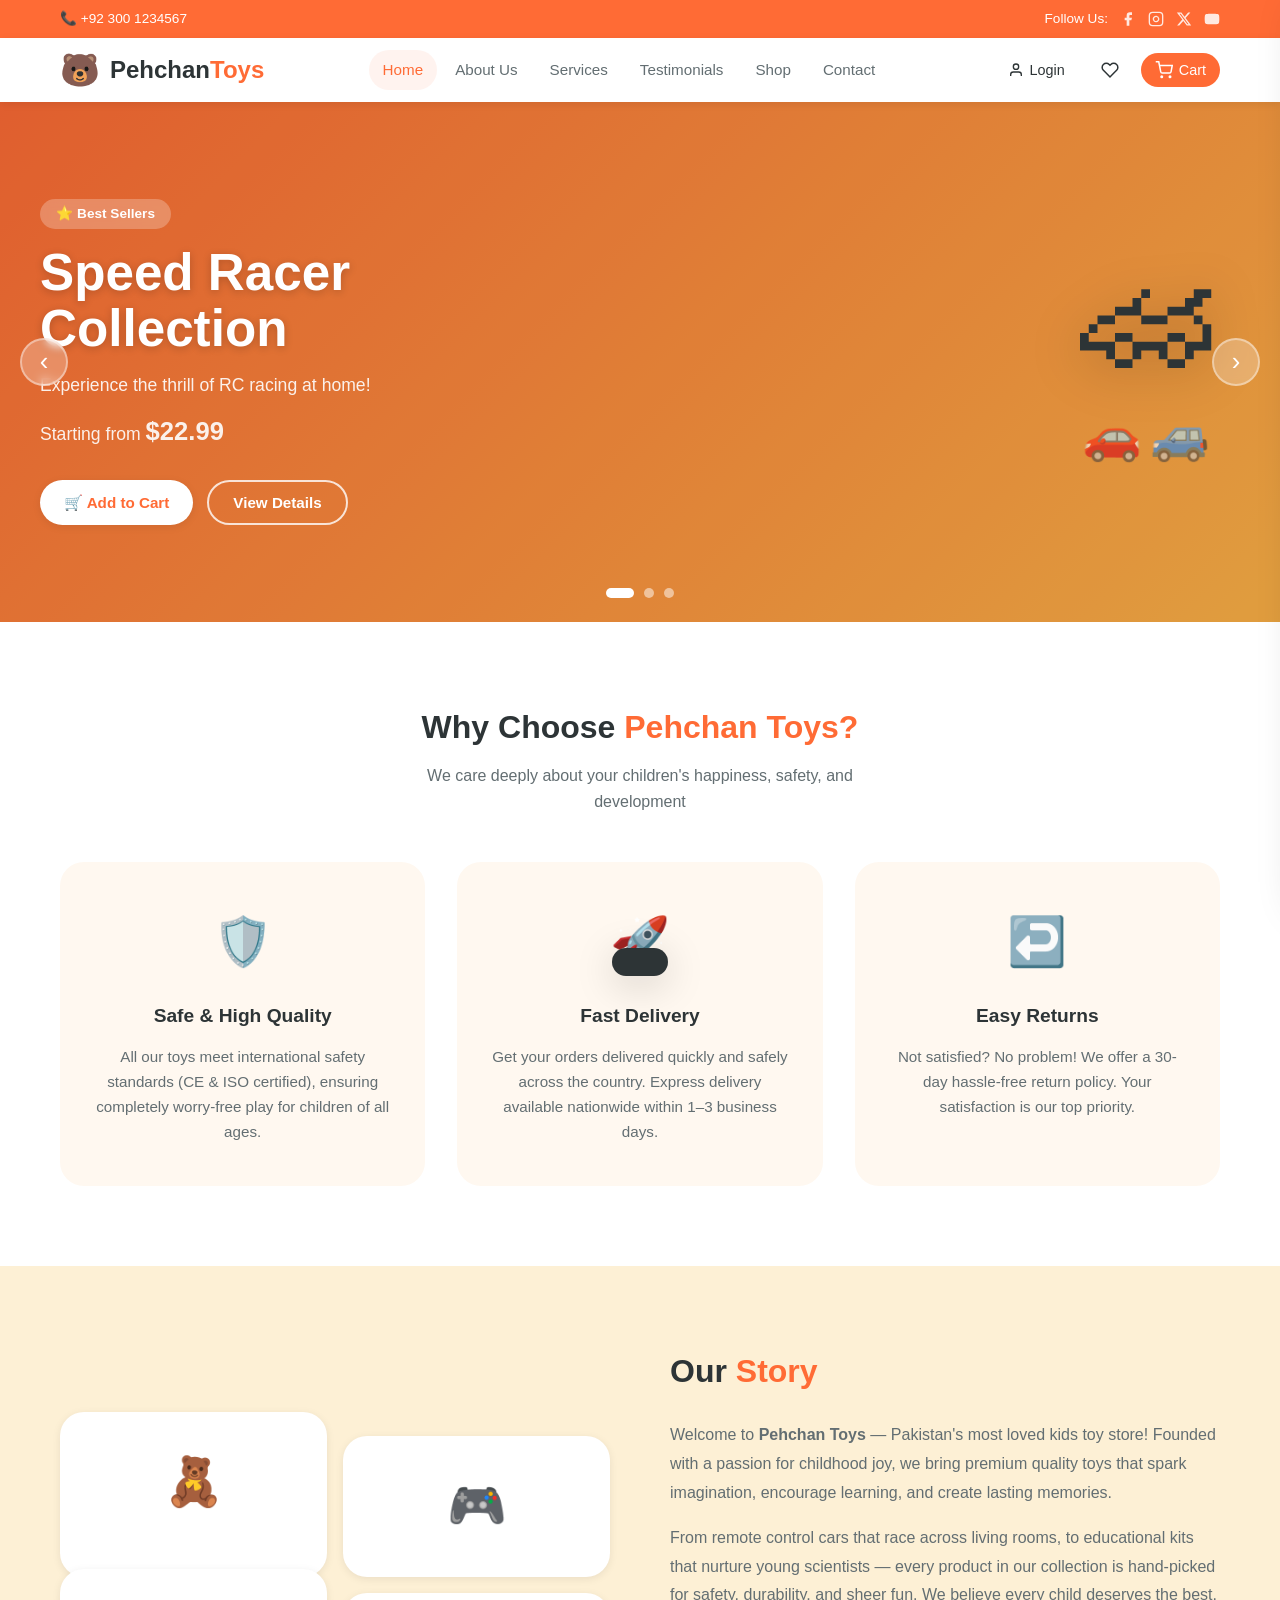
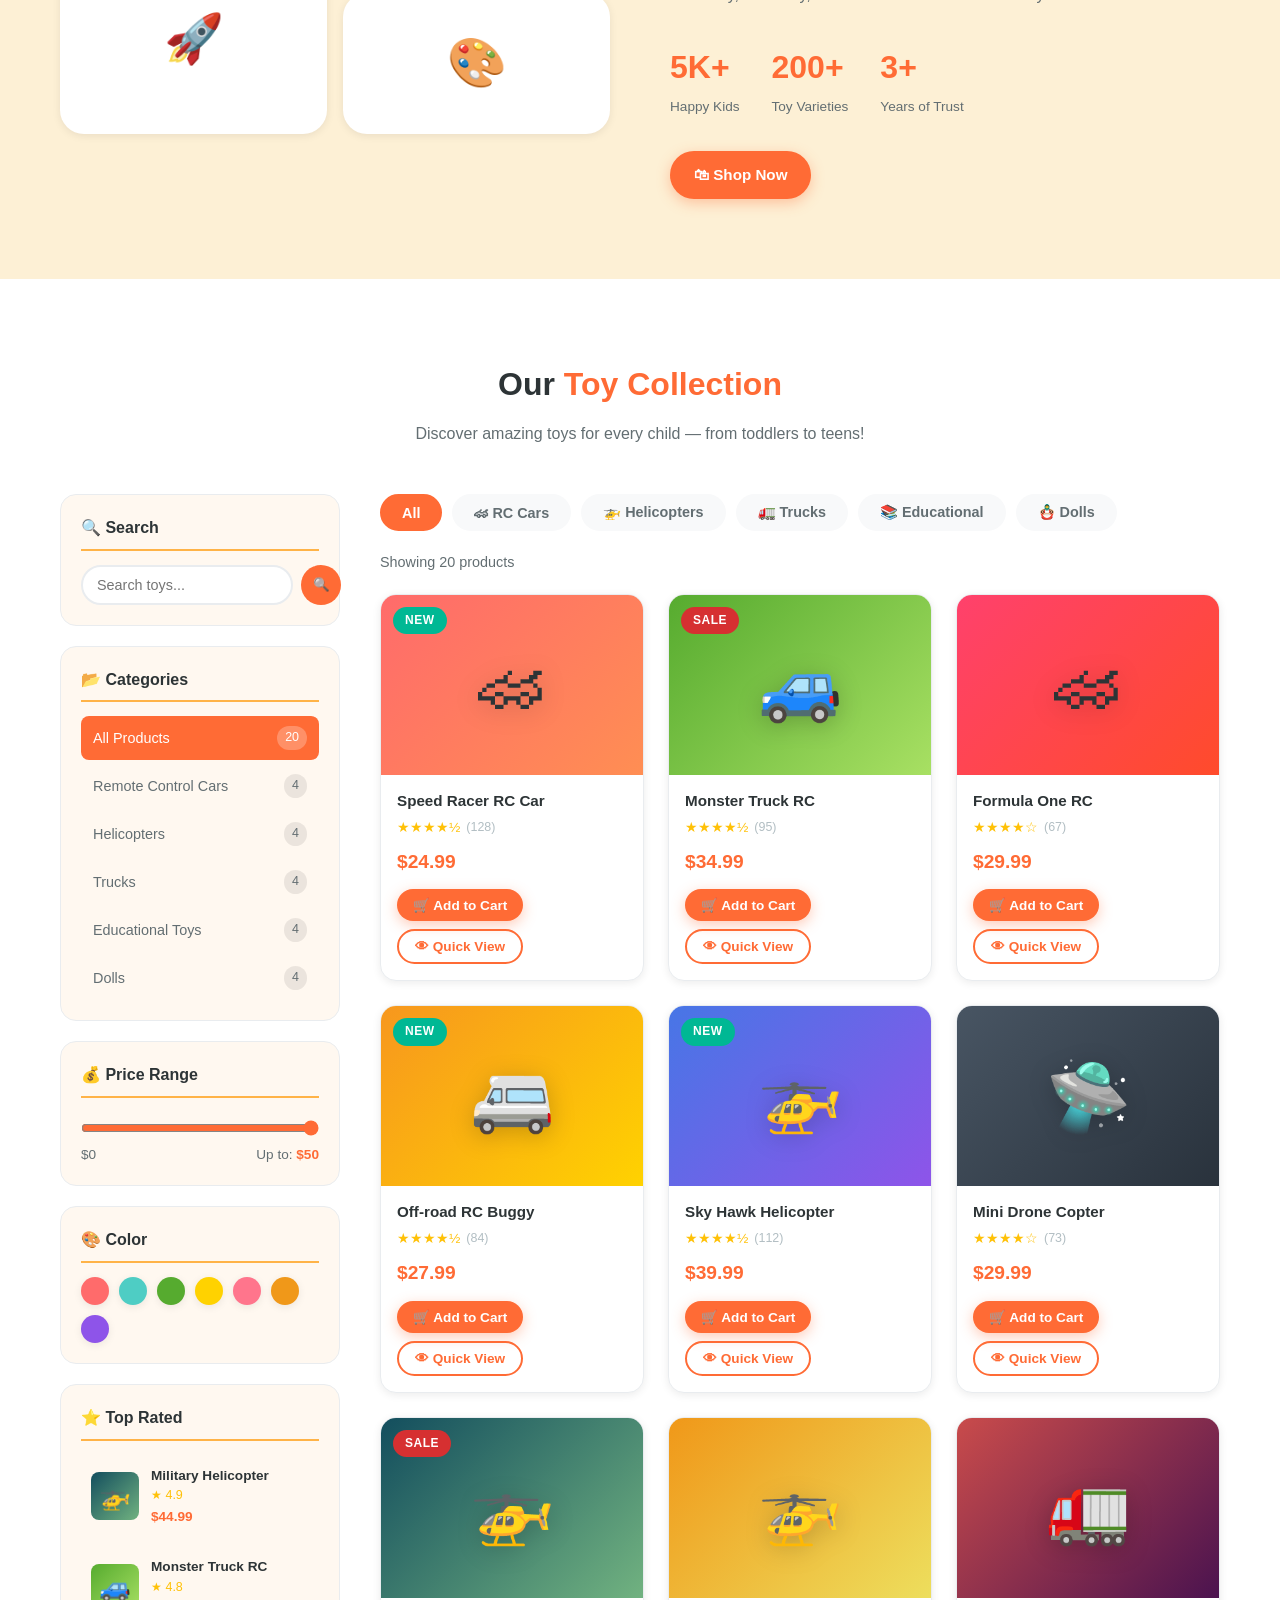
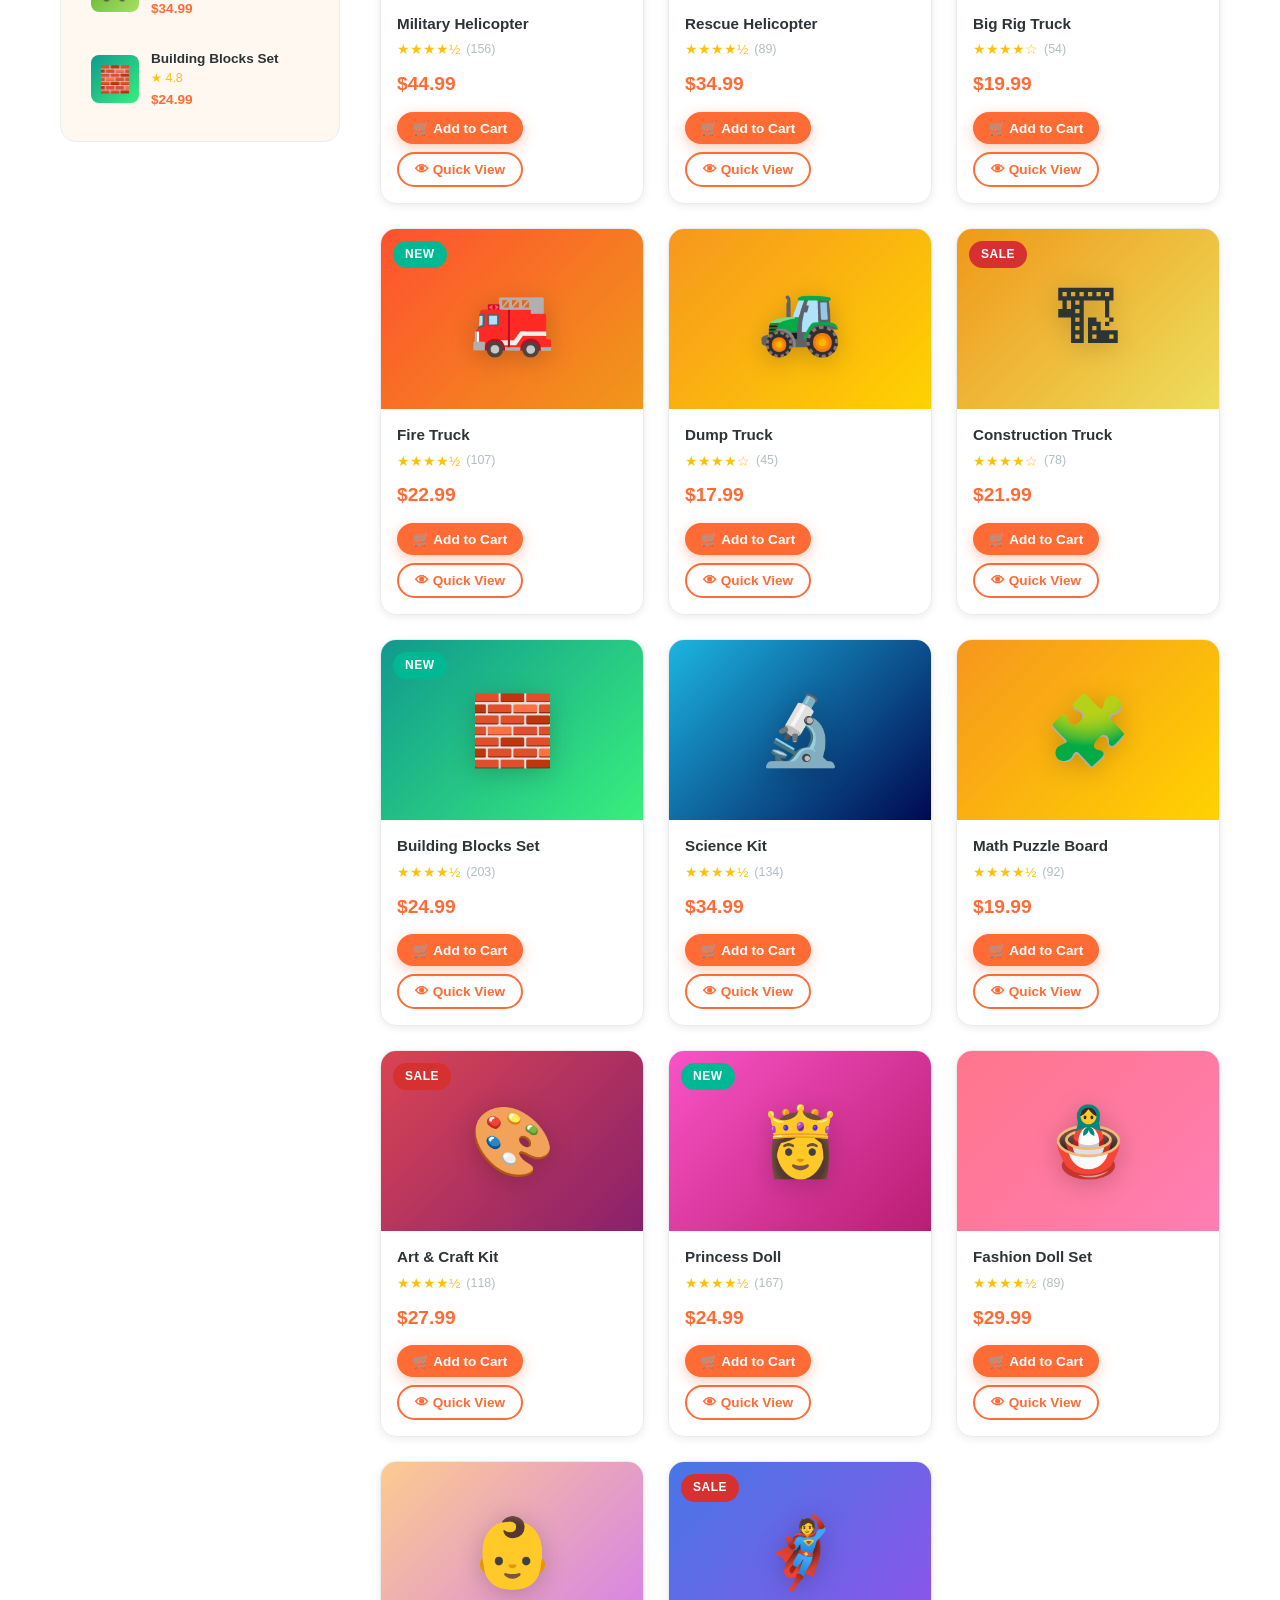
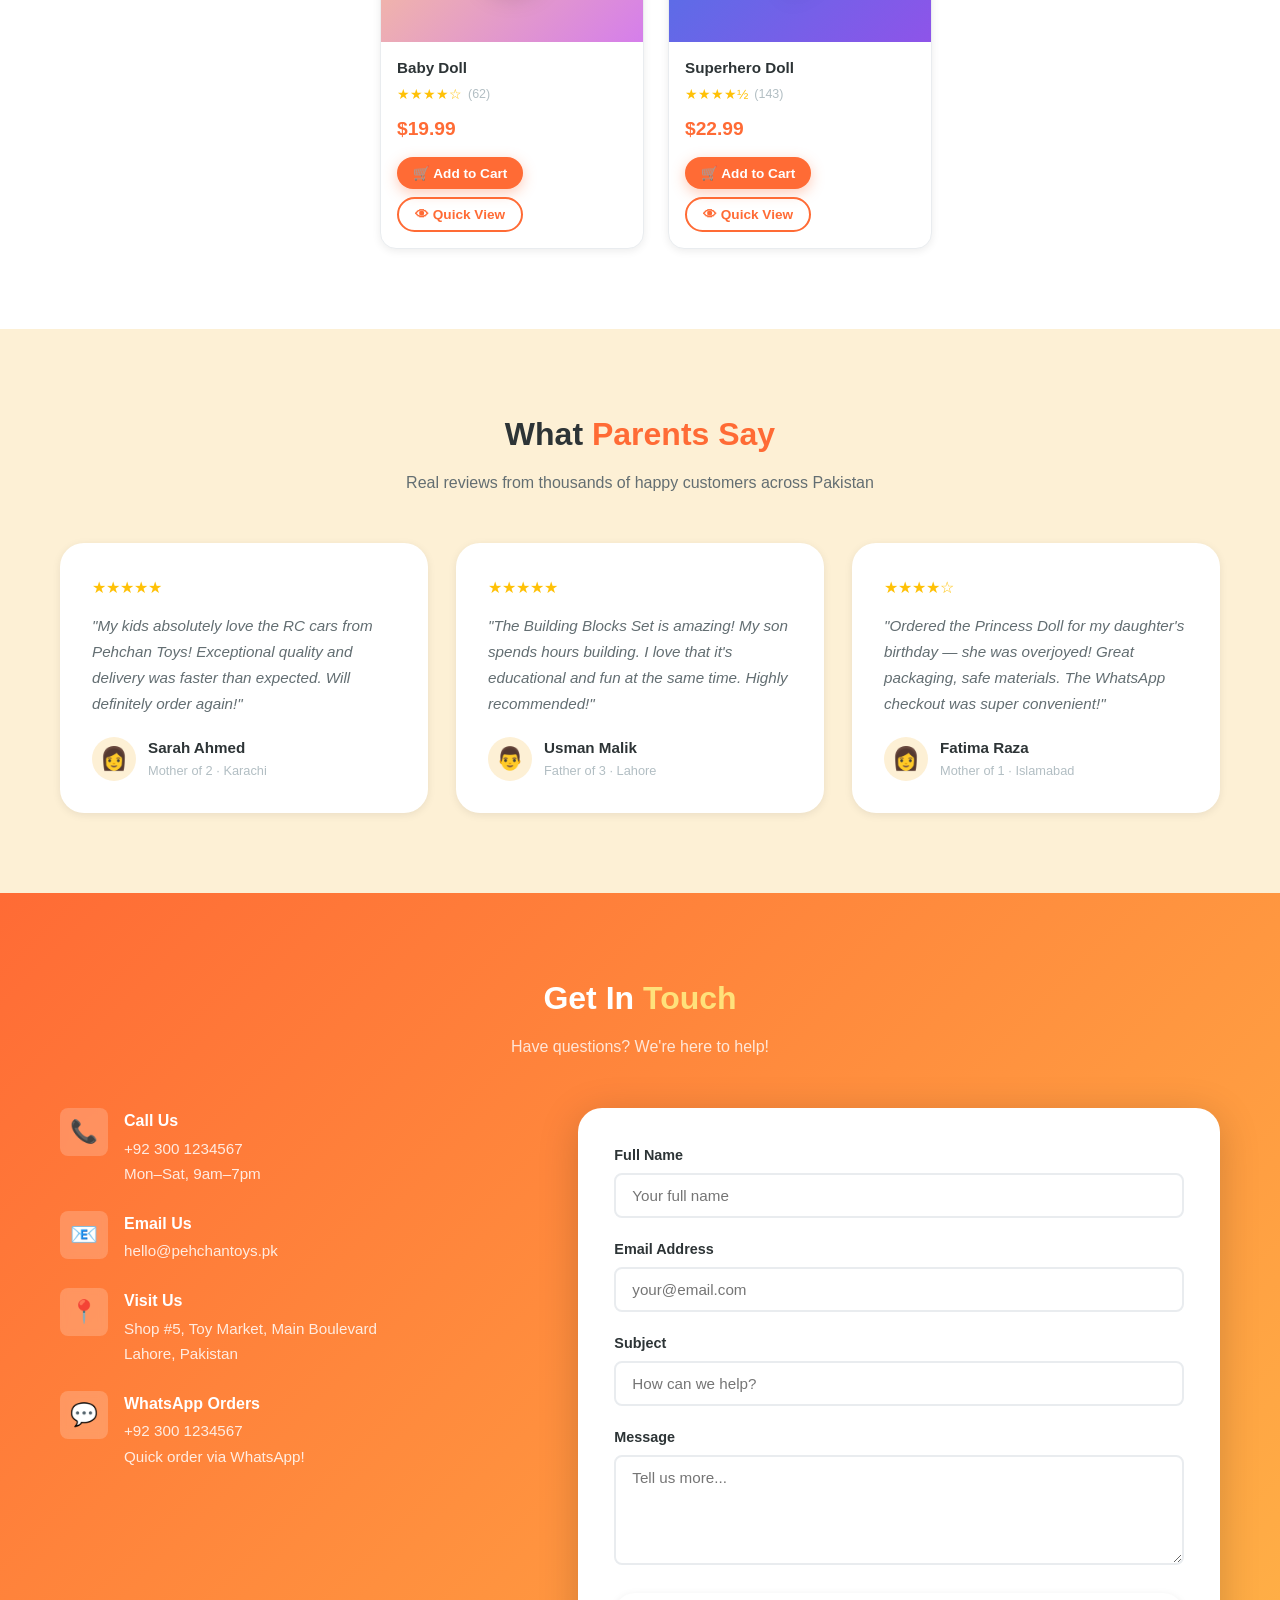
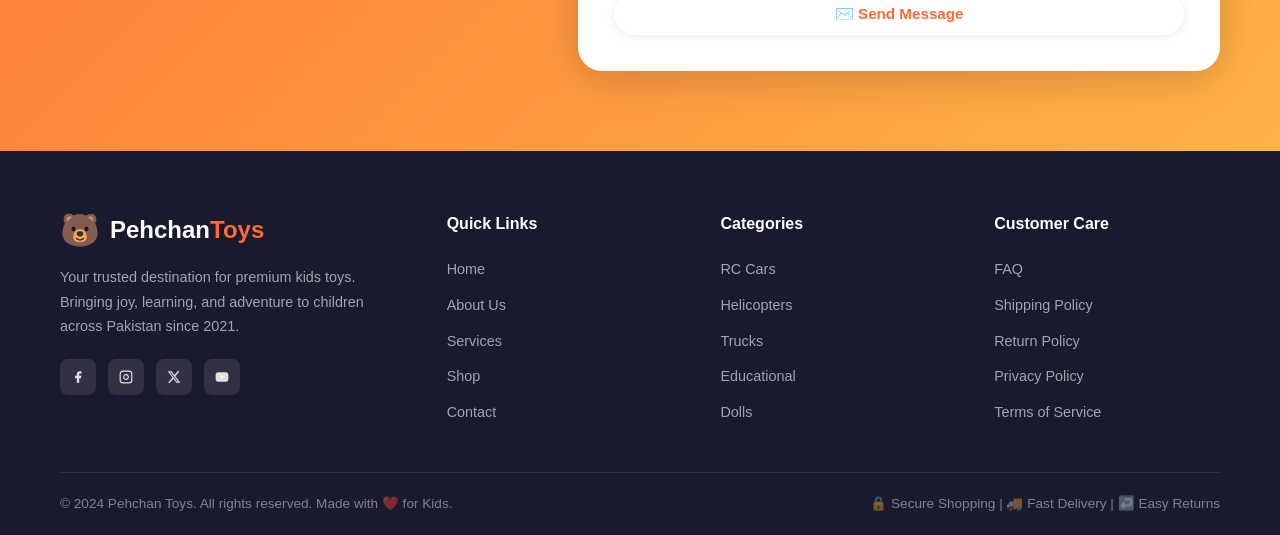
==== pehchan-toys.html @ 300c126e "Add Pehchan Toys eCommerce website (HTML/CSS/JS) Agent-Logs-Url: https://github.com/bc260208901mbi-s" ====
<!DOCTYPE html>
<html lang="en">
<head>
  <meta charset="UTF-8" />
  <meta name="viewport" content="width=device-width, initial-scale=1.0" />
  <meta name="description" content="Pehchan Toys — Premium kids toy store with RC cars, helicopters, trucks, educational toys, dolls and more! Fast delivery, easy returns." />
  <title>Pehchan Toys 🧸 — Kids Toy Store</title>
  <link rel="stylesheet" href="css/toys.css" />
  <link rel="icon" type="image/svg+xml" href="data:image/svg+xml,%3Csvg xmlns='http://www.w3.org/2000/svg' viewBox='0 0 64 64'%3E%3Crect width='64' height='64' rx='16' fill='%23FF6B35'/%3E%3Ctext x='32' y='46' font-size='36' text-anchor='middle' fill='white' font-family='Arial'%3E🧸%3C/text%3E%3C/svg%3E" />
</head>
<body>

<!-- ══════════════════════════ TOP STRIP ══════════════════════════════════ -->
<div class="top-strip">
  <div class="container">
    <div class="top-strip-left">
      <span>📞 +92 300 1234567</span>
    </div>
    <div class="top-strip-right">
      <span>Follow Us:</span>
      <a href="#" class="social-icon" aria-label="Facebook">
        <svg width="16" height="16" viewBox="0 0 24 24" fill="currentColor"><path d="M18 2h-3a5 5 0 00-5 5v3H7v4h3v8h4v-8h3l1-4h-4V7a1 1 0 011-1h3z"/></svg>
      </a>
      <a href="#" class="social-icon" aria-label="Instagram">
        <svg width="16" height="16" viewBox="0 0 24 24" fill="none" stroke="currentColor" stroke-width="2"><rect x="2" y="2" width="20" height="20" rx="5" ry="5"/><path d="M16 11.37A4 4 0 1112.63 8 4 4 0 0116 11.37z"/><line x1="17.5" y1="6.5" x2="17.51" y2="6.5"/></svg>
      </a>
      <a href="#" class="social-icon" aria-label="Twitter / X">
        <svg width="16" height="16" viewBox="0 0 24 24" fill="currentColor"><path d="M18.244 2.25h3.308l-7.227 8.26 8.502 11.24H16.17l-5.214-6.817L4.99 21.75H1.68l7.73-8.835L1.254 2.25H8.08l4.713 6.231zm-1.161 17.52h1.833L7.084 4.126H5.117z"/></svg>
      </a>
      <a href="#" class="social-icon" aria-label="YouTube">
        <svg width="16" height="16" viewBox="0 0 24 24" fill="currentColor"><path d="M22.54 6.42a2.78 2.78 0 00-1.95-1.96C18.88 4 12 4 12 4s-6.88 0-8.59.46A2.78 2.78 0 001.46 6.42 29 29 0 001 12a29 29 0 00.46 5.58 2.78 2.78 0 001.95 1.96C5.12 20 12 20 12 20s6.88 0 8.59-.46a2.78 2.78 0 001.95-1.96A29 29 0 0023 12a29 29 0 00-.46-5.58z"/><polygon fill="white" points="9.75 15.02 15.5 12 9.75 8.98 9.75 15.02"/></svg>
      </a>
    </div>
  </div>
</div>

<!-- ══════════════════════════ HEADER ═════════════════════════════════════ -->
<header class="header" id="header">
  <div class="container">
    <a href="#home" class="logo" aria-label="Pehchan Toys Home">
      <div class="logo-icon">🐻</div>
      <div class="logo-text">Pehchan<span>Toys</span></div>
    </a>

    <nav class="nav" id="main-nav" role="navigation" aria-label="Main navigation">
      <a href="#home"          class="nav-link active">Home</a>
      <a href="#about"         class="nav-link">About Us</a>
      <a href="#services"      class="nav-link">Services</a>
      <a href="#testimonials"  class="nav-link">Testimonials</a>
      <a href="#shop"          class="nav-link">Shop</a>
      <a href="#contact"       class="nav-link">Contact</a>
    </nav>

    <div class="header-actions">
      <button class="header-btn" id="btn-login" aria-label="Login">
        <svg width="16" height="16" viewBox="0 0 24 24" fill="none" stroke="currentColor" stroke-width="2"><path d="M20 21v-2a4 4 0 00-4-4H8a4 4 0 00-4 4v2"/><circle cx="12" cy="7" r="4"/></svg>
        Login
      </button>
      <button class="header-btn icon-btn" id="btn-wishlist" aria-label="Wishlist">
        <svg width="18" height="18" viewBox="0 0 24 24" fill="none" stroke="currentColor" stroke-width="2"><path d="M20.84 4.61a5.5 5.5 0 00-7.78 0L12 5.67l-1.06-1.06a5.5 5.5 0 00-7.78 7.78l1.06 1.06L12 21.23l7.78-7.78 1.06-1.06a5.5 5.5 0 000-7.78z"/></svg>
      </button>
      <button class="header-btn icon-btn cart-btn" id="btn-cart" aria-label="Cart">
        <svg width="18" height="18" viewBox="0 0 24 24" fill="none" stroke="currentColor" stroke-width="2"><circle cx="9" cy="21" r="1"/><circle cx="20" cy="21" r="1"/><path d="M1 1h4l2.68 13.39a2 2 0 001.99 1.61h9.72a2 2 0 001.99-1.61L23 6H6"/></svg>
        Cart
        <span class="cart-count" id="cart-count" aria-live="polite" aria-label="Cart item count">0</span>
      </button>
    </div>

    <button class="mobile-menu-btn" id="mobile-menu-btn" aria-label="Toggle navigation menu" aria-expanded="false">
      <span></span>
      <span></span>
      <span></span>
    </button>
  </div>
</header>

<!-- Mobile Navigation -->
<nav class="mobile-menu" id="mobile-menu" aria-label="Mobile navigation">
  <a href="#home"          class="mobile-nav-link">🏠 Home</a>
  <a href="#about"         class="mobile-nav-link">ℹ️ About Us</a>
  <a href="#services"      class="mobile-nav-link">⭐ Services</a>
  <a href="#testimonials"  class="mobile-nav-link">💬 Testimonials</a>
  <a href="#shop"          class="mobile-nav-link">🛒 Shop</a>
  <a href="#contact"       class="mobile-nav-link">📞 Contact</a>
</nav>

<!-- ══════════════════════════ HERO SLIDER ════════════════════════════════ -->
<section id="home" class="hero" aria-label="Featured products slider">
  <div class="slider" id="hero-slider">
    <div class="slides-wrapper" id="slides-wrapper">

      <!-- Slide 1 — RC Cars -->
      <div class="slide" style="background: linear-gradient(135deg, #FF6B35 0%, #FFB347 100%);">
        <div class="slide-content">
          <div class="slide-label">⭐ Best Sellers</div>
          <h1 class="slide-title">Speed Racer Collection</h1>
          <p class="slide-tagline">Experience the thrill of RC racing at home!</p>
          <div class="slide-price">Starting from <strong>$22.99</strong></div>
          <div class="slide-actions">
            <button class="btn btn-white" onclick="addToCart(1)">🛒 Add to Cart</button>
            <button class="btn btn-outline-white" onclick="scrollToShop('rc-cars')">View Details</button>
          </div>
        </div>
        <div class="slide-visual">
          <div class="slide-main-emoji">🏎</div>
          <div class="slide-sub-emojis">🚗🚙</div>
        </div>
      </div>

      <!-- Slide 2 — Educational -->
      <div class="slide" style="background: linear-gradient(135deg, #11998E 0%, #38EF7D 100%);">
        <div class="slide-content">
          <div class="slide-label">🧠 Brain Boosters</div>
          <h1 class="slide-title">Learn & Explore Toys</h1>
          <p class="slide-tagline">Educational toys for bright, curious minds!</p>
          <div class="slide-price">Starting from <strong>$19.99</strong></div>
          <div class="slide-actions">
            <button class="btn btn-white" onclick="addToCart(13)">🛒 Add to Cart</button>
            <button class="btn btn-outline-white" onclick="scrollToShop('educational')">View Details</button>
          </div>
        </div>
        <div class="slide-visual">
          <div class="slide-main-emoji">🧱</div>
          <div class="slide-sub-emojis">🔬🧩</div>
        </div>
      </div>

      <!-- Slide 3 — Helicopters -->
      <div class="slide" style="background: linear-gradient(135deg, #4776E6 0%, #8E54E9 100%);">
        <div class="slide-content">
          <div class="slide-label">🚀 New Arrivals</div>
          <h1 class="slide-title">Sky Adventure Series</h1>
          <p class="slide-tagline">Soar high with our amazing helicopter range!</p>
          <div class="slide-price">Starting from <strong>$29.99</strong></div>
          <div class="slide-actions">
            <button class="btn btn-white" onclick="addToCart(5)">🛒 Add to Cart</button>
            <button class="btn btn-outline-white" onclick="scrollToShop('helicopters')">View Details</button>
          </div>
        </div>
        <div class="slide-visual">
          <div class="slide-main-emoji">🚁</div>
          <div class="slide-sub-emojis">✈️🛸</div>
        </div>
      </div>

    </div><!-- /slides-wrapper -->

    <button class="slider-arrow prev" id="slider-prev" aria-label="Previous slide">&#8249;</button>
    <button class="slider-arrow next" id="slider-next" aria-label="Next slide">&#8250;</button>

    <div class="slider-dots" role="tablist" aria-label="Slide navigation">
      <button class="dot active" data-slide="0" role="tab" aria-label="Go to slide 1" aria-selected="true"></button>
      <button class="dot"        data-slide="1" role="tab" aria-label="Go to slide 2" aria-selected="false"></button>
      <button class="dot"        data-slide="2" role="tab" aria-label="Go to slide 3" aria-selected="false"></button>
    </div>
  </div>
</section>

<!-- ══════════════════════════ FEATURES / SERVICES ════════════════════════ -->
<section id="services" class="features" aria-labelledby="services-heading">
  <div class="container">
    <div class="section-header">
      <h2 class="section-title" id="services-heading">Why Choose <span>Pehchan Toys?</span></h2>
      <p class="section-subtitle">We care deeply about your children's happiness, safety, and development</p>
    </div>
    <div class="features-grid">
      <div class="feature-card">
        <span class="feature-icon">🛡️</span>
        <h3>Safe &amp; High Quality</h3>
        <p>All our toys meet international safety standards (CE &amp; ISO certified), ensuring completely worry-free play for children of all ages.</p>
      </div>
      <div class="feature-card">
        <span class="feature-icon">🚀</span>
        <h3>Fast Delivery</h3>
        <p>Get your orders delivered quickly and safely across the country. Express delivery available nationwide within 1–3 business days.</p>
      </div>
      <div class="feature-card">
        <span class="feature-icon">↩️</span>
        <h3>Easy Returns</h3>
        <p>Not satisfied? No problem! We offer a 30-day hassle-free return policy. Your satisfaction is our top priority.</p>
      </div>
    </div>
  </div>
</section>

<!-- ══════════════════════════ ABOUT SECTION ══════════════════════════════ -->
<section id="about" class="about" aria-labelledby="about-heading">
  <div class="container">
    <div class="about-layout">
      <div class="about-visual">
        <div class="about-emoji-card">🧸</div>
        <div class="about-emoji-card">🎮</div>
        <div class="about-emoji-card">🚀</div>
        <div class="about-emoji-card">🎨</div>
      </div>
      <div class="about-content">
        <div class="section-header">
          <h2 class="section-title" id="about-heading">Our <span>Story</span></h2>
        </div>
        <p class="about-text">
          Welcome to <strong>Pehchan Toys</strong> — Pakistan's most loved kids toy store! Founded with a passion for childhood joy, we bring premium quality toys that spark imagination, encourage learning, and create lasting memories.
        </p>
        <p class="about-text">
          From remote control cars that race across living rooms, to educational kits that nurture young scientists — every product in our collection is hand-picked for safety, durability, and sheer fun. We believe every child deserves the best.
        </p>
        <div class="about-stats">
          <div class="about-stat">
            <strong>5K+</strong>
            <span>Happy Kids</span>
          </div>
          <div class="about-stat">
            <strong>200+</strong>
            <span>Toy Varieties</span>
          </div>
          <div class="about-stat">
            <strong>3+</strong>
            <span>Years of Trust</span>
          </div>
        </div>
        <a href="#shop" class="btn btn-primary">🛍 Shop Now</a>
      </div>
    </div>
  </div>
</section>

<!-- ══════════════════════════ SHOP SECTION ═══════════════════════════════ -->
<section id="shop" class="shop-section" aria-labelledby="shop-heading">
  <div class="container">
    <div class="section-header">
      <h2 class="section-title" id="shop-heading">Our <span>Toy Collection</span></h2>
      <p class="section-subtitle">Discover amazing toys for every child — from toddlers to teens!</p>
    </div>

    <div class="shop-layout">

      <!-- ── Sidebar ──────────────────────────────── -->
      <aside class="shop-sidebar" aria-label="Shop filters">

        <!-- Search -->
        <div class="sidebar-widget">
          <h4>🔍 Search</h4>
          <div class="search-box">
            <label for="product-search" class="visually-hidden">Search products</label>
            <input type="search" id="product-search" placeholder="Search toys..." aria-label="Search products" />
            <button aria-label="Search">🔍</button>
          </div>
        </div>

        <!-- Categories -->
        <div class="sidebar-widget">
          <h4>📂 Categories</h4>
          <ul class="category-list" role="list">
            <li><a href="#" class="cat-link active" data-cat="all">All Products <span id="cat-count-all">20</span></a></li>
            <li><a href="#" class="cat-link" data-cat="rc-cars">Remote Control Cars <span>4</span></a></li>
            <li><a href="#" class="cat-link" data-cat="helicopters">Helicopters <span>4</span></a></li>
            <li><a href="#" class="cat-link" data-cat="trucks">Trucks <span>4</span></a></li>
            <li><a href="#" class="cat-link" data-cat="educational">Educational Toys <span>4</span></a></li>
            <li><a href="#" class="cat-link" data-cat="dolls">Dolls <span>4</span></a></li>
          </ul>
        </div>

        <!-- Price Range -->
        <div class="sidebar-widget">
          <h4>💰 Price Range</h4>
          <div class="price-range-wrap">
            <input type="range" id="price-range" min="0" max="50" value="50" aria-label="Maximum price filter" />
            <div class="price-labels">
              <span>$0</span>
              <span>Up to: <strong id="price-display">$50</strong></span>
            </div>
          </div>
        </div>

        <!-- Color Filter -->
        <div class="sidebar-widget">
          <h4>🎨 Color</h4>
          <div class="color-filters" role="group" aria-label="Color filter">
            <button class="color-dot" data-color="red"    style="background:#FF6B6B" title="Red"    aria-label="Filter by Red"></button>
            <button class="color-dot" data-color="blue"   style="background:#4ECDC4" title="Blue"   aria-label="Filter by Blue"></button>
            <button class="color-dot" data-color="green"  style="background:#56AB2F" title="Green"  aria-label="Filter by Green"></button>
            <button class="color-dot" data-color="yellow" style="background:#FFD200" title="Yellow" aria-label="Filter by Yellow"></button>
            <button class="color-dot" data-color="pink"   style="background:#FF758C" title="Pink"   aria-label="Filter by Pink"></button>
            <button class="color-dot" data-color="orange" style="background:#F09819" title="Orange" aria-label="Filter by Orange"></button>
            <button class="color-dot" data-color="purple" style="background:#8E54E9" title="Purple" aria-label="Filter by Purple"></button>
          </div>
        </div>

        <!-- Top Rated -->
        <div class="sidebar-widget">
          <h4>⭐ Top Rated</h4>
          <div id="top-rated-list" aria-label="Top rated products"></div>
        </div>

      </aside><!-- /sidebar -->

      <!-- ── Main Content ──────────────────────────── -->
      <div class="shop-main">

        <!-- Category Tabs -->
        <div class="category-tabs" role="tablist" aria-label="Product category tabs">
          <button class="tab-btn active" data-tab="all"         role="tab" aria-selected="true">All</button>
          <button class="tab-btn"        data-tab="rc-cars"     role="tab" aria-selected="false">🏎 RC Cars</button>
          <button class="tab-btn"        data-tab="helicopters" role="tab" aria-selected="false">🚁 Helicopters</button>
          <button class="tab-btn"        data-tab="trucks"      role="tab" aria-selected="false">🚛 Trucks</button>
          <button class="tab-btn"        data-tab="educational" role="tab" aria-selected="false">📚 Educational</button>
          <button class="tab-btn"        data-tab="dolls"       role="tab" aria-selected="false">🪆 Dolls</button>
        </div>

        <p class="products-info" aria-live="polite">
          <span id="product-count">Showing 20 products</span>
        </p>

        <!-- Products Grid -->
        <div class="products-grid" id="products-grid" aria-label="Products">
          <!-- Populated by toys.js -->
        </div>

      </div><!-- /shop-main -->

    </div><!-- /shop-layout -->
  </div>
</section>

<!-- ══════════════════════════ TESTIMONIALS ═══════════════════════════════ -->
<section id="testimonials" class="testimonials" aria-labelledby="testimonials-heading">
  <div class="container">
    <div class="section-header">
      <h2 class="section-title" id="testimonials-heading">What <span>Parents Say</span></h2>
      <p class="section-subtitle">Real reviews from thousands of happy customers across Pakistan</p>
    </div>
    <div class="testimonials-grid">

      <div class="testimonial-card">
        <div class="testimonial-rating" aria-label="5 stars">★★★★★</div>
        <p>"My kids absolutely love the RC cars from Pehchan Toys! Exceptional quality and delivery was faster than expected. Will definitely order again!"</p>
        <div class="testimonial-author">
          <div class="author-avatar" aria-hidden="true">👩</div>
          <div>
            <div class="author-name">Sarah Ahmed</div>
            <div class="author-title">Mother of 2 · Karachi</div>
          </div>
        </div>
      </div>

      <div class="testimonial-card">
        <div class="testimonial-rating" aria-label="5 stars">★★★★★</div>
        <p>"The Building Blocks Set is amazing! My son spends hours building. I love that it's educational and fun at the same time. Highly recommended!"</p>
        <div class="testimonial-author">
          <div class="author-avatar" aria-hidden="true">👨</div>
          <div>
            <div class="author-name">Usman Malik</div>
            <div class="author-title">Father of 3 · Lahore</div>
          </div>
        </div>
      </div>

      <div class="testimonial-card">
        <div class="testimonial-rating" aria-label="4 stars">★★★★☆</div>
        <p>"Ordered the Princess Doll for my daughter's birthday — she was overjoyed! Great packaging, safe materials. The WhatsApp checkout was super convenient!"</p>
        <div class="testimonial-author">
          <div class="author-avatar" aria-hidden="true">👩</div>
          <div>
            <div class="author-name">Fatima Raza</div>
            <div class="author-title">Mother of 1 · Islamabad</div>
          </div>
        </div>
      </div>

    </div>
  </div>
</section>

<!-- ══════════════════════════ CONTACT SECTION ════════════════════════════ -->
<section id="contact" class="contact" aria-labelledby="contact-heading">
  <div class="container">
    <div class="section-header">
      <h2 class="section-title" id="contact-heading">Get In <span style="color:#FFE17B">Touch</span></h2>
      <p class="section-subtitle" style="color:rgba(255,255,255,0.8)">Have questions? We're here to help!</p>
    </div>

    <div class="contact-layout">
      <div class="contact-info">
        <div class="contact-info-item">
          <div class="contact-info-icon">📞</div>
          <div class="contact-info-text">
            <strong>Call Us</strong>
            <span>+92 300 1234567<br/>Mon–Sat, 9am–7pm</span>
          </div>
        </div>
        <div class="contact-info-item">
          <div class="contact-info-icon">📧</div>
          <div class="contact-info-text">
            <strong>Email Us</strong>
            <span>hello@pehchantoys.pk</span>
          </div>
        </div>
        <div class="contact-info-item">
          <div class="contact-info-icon">📍</div>
          <div class="contact-info-text">
            <strong>Visit Us</strong>
            <span>Shop #5, Toy Market, Main Boulevard<br/>Lahore, Pakistan</span>
          </div>
        </div>
        <div class="contact-info-item">
          <div class="contact-info-icon">💬</div>
          <div class="contact-info-text">
            <strong>WhatsApp Orders</strong>
            <span>+92 300 1234567<br/>Quick order via WhatsApp!</span>
          </div>
        </div>
      </div>

      <form class="contact-form" onsubmit="handleContactSubmit(event)" novalidate>
        <div class="form-group">
          <label for="contact-name">Full Name</label>
          <input type="text" id="contact-name" placeholder="Your full name" required />
        </div>
        <div class="form-group">
          <label for="contact-email">Email Address</label>
          <input type="email" id="contact-email" placeholder="your@email.com" required />
        </div>
        <div class="form-group">
          <label for="contact-subject">Subject</label>
          <input type="text" id="contact-subject" placeholder="How can we help?" />
        </div>
        <div class="form-group">
          <label for="contact-message">Message</label>
          <textarea id="contact-message" placeholder="Tell us more..." required></textarea>
        </div>
        <button type="submit" class="btn btn-white full-width">✉️ Send Message</button>
      </form>
    </div>
  </div>
</section>

<!-- ══════════════════════════ FOOTER ═════════════════════════════════════ -->
<footer class="footer" aria-label="Site footer">
  <div class="container">
    <div class="footer-grid">
      <div class="footer-brand">
        <div class="logo" style="color:white">
          <div class="logo-icon">🐻</div>
          <div class="logo-text">Pehchan<span>Toys</span></div>
        </div>
        <p>Your trusted destination for premium kids toys. Bringing joy, learning, and adventure to children across Pakistan since 2021.</p>
        <div class="footer-social">
          <a href="#" aria-label="Facebook">
            <svg width="14" height="14" viewBox="0 0 24 24" fill="currentColor"><path d="M18 2h-3a5 5 0 00-5 5v3H7v4h3v8h4v-8h3l1-4h-4V7a1 1 0 011-1h3z"/></svg>
          </a>
          <a href="#" aria-label="Instagram">
            <svg width="14" height="14" viewBox="0 0 24 24" fill="none" stroke="currentColor" stroke-width="2"><rect x="2" y="2" width="20" height="20" rx="5" ry="5"/><path d="M16 11.37A4 4 0 1112.63 8 4 4 0 0116 11.37z"/><line x1="17.5" y1="6.5" x2="17.51" y2="6.5"/></svg>
          </a>
          <a href="#" aria-label="Twitter">
            <svg width="14" height="14" viewBox="0 0 24 24" fill="currentColor"><path d="M18.244 2.25h3.308l-7.227 8.26 8.502 11.24H16.17l-5.214-6.817L4.99 21.75H1.68l7.73-8.835L1.254 2.25H8.08l4.713 6.231zm-1.161 17.52h1.833L7.084 4.126H5.117z"/></svg>
          </a>
          <a href="#" aria-label="YouTube">
            <svg width="14" height="14" viewBox="0 0 24 24" fill="currentColor"><path d="M22.54 6.42a2.78 2.78 0 00-1.95-1.96C18.88 4 12 4 12 4s-6.88 0-8.59.46A2.78 2.78 0 001.46 6.42 29 29 0 001 12a29 29 0 00.46 5.58 2.78 2.78 0 001.95 1.96C5.12 20 12 20 12 20s6.88 0 8.59-.46a2.78 2.78 0 001.95-1.96A29 29 0 0023 12a29 29 0 00-.46-5.58z"/><polygon fill="white" points="9.75 15.02 15.5 12 9.75 8.98 9.75 15.02"/></svg>
          </a>
        </div>
      </div>

      <div class="footer-col">
        <h5>Quick Links</h5>
        <ul>
          <li><a href="#home">Home</a></li>
          <li><a href="#about">About Us</a></li>
          <li><a href="#services">Services</a></li>
          <li><a href="#shop">Shop</a></li>
          <li><a href="#contact">Contact</a></li>
        </ul>
      </div>

      <div class="footer-col">
        <h5>Categories</h5>
        <ul>
          <li><a href="#" onclick="scrollToShop('rc-cars')">RC Cars</a></li>
          <li><a href="#" onclick="scrollToShop('helicopters')">Helicopters</a></li>
          <li><a href="#" onclick="scrollToShop('trucks')">Trucks</a></li>
          <li><a href="#" onclick="scrollToShop('educational')">Educational</a></li>
          <li><a href="#" onclick="scrollToShop('dolls')">Dolls</a></li>
        </ul>
      </div>

      <div class="footer-col">
        <h5>Customer Care</h5>
        <ul>
          <li><a href="#">FAQ</a></li>
          <li><a href="#">Shipping Policy</a></li>
          <li><a href="#">Return Policy</a></li>
          <li><a href="#">Privacy Policy</a></li>
          <li><a href="#">Terms of Service</a></li>
        </ul>
      </div>
    </div>

    <div class="footer-bottom">
      <p>&copy; 2024 Pehchan Toys. All rights reserved. Made with ❤️ for Kids.</p>
      <p>🔒 Secure Shopping | 🚚 Fast Delivery | ↩️ Easy Returns</p>
    </div>
  </div>
</footer>

<!-- ══════════════════════════ CART SIDEBAR ═══════════════════════════════ -->
<aside class="cart-sidebar" id="cart-sidebar" aria-label="Shopping cart" role="complementary">
  <div class="cart-header">
    <h3>🛒 Your Cart</h3>
    <button class="close-btn" id="close-cart" aria-label="Close cart">✕</button>
  </div>
  <div class="cart-items" id="cart-items" aria-live="polite">
    <div class="cart-empty">
      <div class="cart-empty-icon">🛒</div>
      <p>Your cart is empty</p>
    </div>
  </div>
  <div class="cart-footer">
    <div class="cart-total">
      <span>Total:</span>
      <strong id="cart-total">$0.00</strong>
    </div>
    <button class="btn btn-whatsapp full-width" id="btn-checkout">
      <svg width="18" height="18" viewBox="0 0 24 24" fill="currentColor"><path d="M17.472 14.382c-.297-.149-1.758-.867-2.03-.967-.273-.099-.471-.148-.67.15-.197.297-.767.966-.94 1.164-.173.199-.347.223-.644.075-.297-.15-1.255-.463-2.39-1.475-.883-.788-1.48-1.761-1.653-2.059-.173-.297-.018-.458.13-.606.134-.133.298-.347.446-.52.149-.174.198-.298.298-.497.099-.198.05-.371-.025-.52-.075-.149-.669-1.612-.916-2.207-.242-.579-.487-.5-.669-.51-.173-.008-.371-.01-.57-.01-.198 0-.52.074-.792.372-.272.297-1.04 1.016-1.04 2.479 0 1.462 1.065 2.875 1.213 3.074.149.198 2.096 3.2 5.077 4.487.709.306 1.262.489 1.694.625.712.227 1.36.195 1.871.118.571-.085 1.758-.719 2.006-1.413.248-.694.248-1.289.173-1.413-.074-.124-.272-.198-.57-.347m-5.421 7.403h-.004a9.87 9.87 0 01-5.031-1.378l-.361-.214-3.741.982.998-3.648-.235-.374a9.86 9.86 0 01-1.51-5.26c.001-5.45 4.436-9.884 9.888-9.884 2.64 0 5.122 1.03 6.988 2.898a9.825 9.825 0 012.893 6.994c-.003 5.45-4.437 9.884-9.885 9.884m8.413-18.297A11.815 11.815 0 0012.05 0C5.495 0 .16 5.335.157 11.892c0 2.096.547 4.142 1.588 5.945L.057 24l6.305-1.654a11.882 11.882 0 005.683 1.448h.005c6.554 0 11.89-5.335 11.893-11.893a11.821 11.821 0 00-3.48-8.413z"/></svg>
      Checkout via WhatsApp
    </button>
    <button class="btn btn-ghost full-width" id="btn-view-full-cart">
      📋 View Full Cart
    </button>
  </div>
</aside>

<div class="cart-overlay" id="cart-overlay" aria-hidden="true"></div>

<!-- ══════════════════════════ FULL CART MODAL ════════════════════════════ -->
<div class="modal-overlay" id="full-cart-modal" role="dialog" aria-modal="true" aria-labelledby="full-cart-title">
  <div class="full-cart-modal-card">
    <div class="modal-header">
      <h2 id="full-cart-title">🛒 Shopping Cart</h2>
      <button class="close-btn" id="close-full-cart" aria-label="Close cart">✕</button>
    </div>
    <div class="cart-table-wrap" id="full-cart-items" aria-live="polite">
      <div class="full-cart-empty">
        <div style="font-size:64px">🛒</div>
        <p>Your cart is empty</p>
        <button class="btn btn-primary" onclick="closeFullCart();document.getElementById('shop').scrollIntoView({behavior:'smooth'})">
          Continue Shopping
        </button>
      </div>
    </div>
    <div class="full-cart-footer">
      <div class="cart-summary">
        <div>Subtotal: <span id="full-cart-subtotal">$0.00</span></div>
        <div class="cart-grand-total">Total: <span id="full-cart-total">$0.00</span></div>
      </div>
      <button class="btn btn-whatsapp" id="btn-checkout-from-full">
        <svg width="18" height="18" viewBox="0 0 24 24" fill="currentColor"><path d="M17.472 14.382c-.297-.149-1.758-.867-2.03-.967-.273-.099-.471-.148-.67.15-.197.297-.767.966-.94 1.164-.173.199-.347.223-.644.075-.297-.15-1.255-.463-2.39-1.475-.883-.788-1.48-1.761-1.653-2.059-.173-.297-.018-.458.13-.606.134-.133.298-.347.446-.52.149-.174.198-.298.298-.497.099-.198.05-.371-.025-.52-.075-.149-.669-1.612-.916-2.207-.242-.579-.487-.5-.669-.51-.173-.008-.371-.01-.57-.01-.198 0-.52.074-.792.372-.272.297-1.04 1.016-1.04 2.479 0 1.462 1.065 2.875 1.213 3.074.149.198 2.096 3.2 5.077 4.487.709.306 1.262.489 1.694.625.712.227 1.36.195 1.871.118.571-.085 1.758-.719 2.006-1.413.248-.694.248-1.289.173-1.413-.074-.124-.272-.198-.57-.347m-5.421 7.403h-.004a9.87 9.87 0 01-5.031-1.378l-.361-.214-3.741.982.998-3.648-.235-.374a9.86 9.86 0 01-1.51-5.26c.001-5.45 4.436-9.884 9.888-9.884 2.64 0 5.122 1.03 6.988 2.898a9.825 9.825 0 012.893 6.994c-.003 5.45-4.437 9.884-9.885 9.884m8.413-18.297A11.815 11.815 0 0012.05 0C5.495 0 .16 5.335.157 11.892c0 2.096.547 4.142 1.588 5.945L.057 24l6.305-1.654a11.882 11.882 0 005.683 1.448h.005c6.554 0 11.89-5.335 11.893-11.893a11.821 11.821 0 00-3.48-8.413z"/></svg>
        Checkout via WhatsApp
      </button>
    </div>
  </div>
</div>

<!-- ══════════════════════════ CHECKOUT MODAL ═════════════════════════════ -->
<div class="modal-overlay" id="checkout-modal" role="dialog" aria-modal="true" aria-labelledby="checkout-title">
  <div class="checkout-modal-card">
    <div class="modal-header">
      <h2 id="checkout-title">📱 Checkout via WhatsApp</h2>
      <button class="close-btn" id="close-checkout" aria-label="Close checkout">✕</button>
    </div>
    <form id="checkout-form" novalidate>
      <div class="form-group">
        <label for="checkout-name">Full Name <span style="color:var(--danger)">*</span></label>
        <input type="text" id="checkout-name" placeholder="Enter your full name" required autocomplete="name" />
      </div>
      <div class="form-group">
        <label for="checkout-phone">Phone Number <span style="color:var(--danger)">*</span></label>
        <input type="tel" id="checkout-phone" placeholder="+92 300 0000000" required autocomplete="tel" />
      </div>
      <div class="form-group">
        <label for="checkout-address">Address / Notes <span style="color:var(--text-light);font-weight:400">(optional)</span></label>
        <textarea id="checkout-address" placeholder="Delivery address or special instructions..."></textarea>
      </div>

      <div class="order-summary">
        <h4>Order Summary</h4>
        <div id="checkout-items-list" aria-live="polite"></div>
        <div class="checkout-total">Total: <strong id="checkout-total-display">$0.00</strong></div>
      </div>

      <button type="submit" class="btn btn-whatsapp full-width">
        <svg width="20" height="20" viewBox="0 0 24 24" fill="currentColor"><path d="M17.472 14.382c-.297-.149-1.758-.867-2.03-.967-.273-.099-.471-.148-.67.15-.197.297-.767.966-.94 1.164-.173.199-.347.223-.644.075-.297-.15-1.255-.463-2.39-1.475-.883-.788-1.48-1.761-1.653-2.059-.173-.297-.018-.458.13-.606.134-.133.298-.347.446-.52.149-.174.198-.298.298-.497.099-.198.05-.371-.025-.52-.075-.149-.669-1.612-.916-2.207-.242-.579-.487-.5-.669-.51-.173-.008-.371-.01-.57-.01-.198 0-.52.074-.792.372-.272.297-1.04 1.016-1.04 2.479 0 1.462 1.065 2.875 1.213 3.074.149.198 2.096 3.2 5.077 4.487.709.306 1.262.489 1.694.625.712.227 1.36.195 1.871.118.571-.085 1.758-.719 2.006-1.413.248-.694.248-1.289.173-1.413-.074-.124-.272-.198-.57-.347m-5.421 7.403h-.004a9.87 9.87 0 01-5.031-1.378l-.361-.214-3.741.982.998-3.648-.235-.374a9.86 9.86 0 01-1.51-5.26c.001-5.45 4.436-9.884 9.888-9.884 2.64 0 5.122 1.03 6.988 2.898a9.825 9.825 0 012.893 6.994c-.003 5.45-4.437 9.884-9.885 9.884m8.413-18.297A11.815 11.815 0 0012.05 0C5.495 0 .16 5.335.157 11.892c0 2.096.547 4.142 1.588 5.945L.057 24l6.305-1.654a11.882 11.882 0 005.683 1.448h.005c6.554 0 11.89-5.335 11.893-11.893a11.821 11.821 0 00-3.48-8.413z"/></svg>
        Place Order via WhatsApp
      </button>
    </form>
  </div>
</div>

<!-- ══════════════════════════ QUICK VIEW MODAL ═══════════════════════════ -->
<div class="modal-overlay" id="quick-view-modal" role="dialog" aria-modal="true" aria-label="Product quick view">
  <div class="quick-view-card">
    <button class="close-quick-view-btn" id="close-quick-view" aria-label="Close quick view">✕</button>
    <div id="quick-view-content" aria-live="polite"></div>
  </div>
</div>

<!-- ══════════════════════════ SCROLL TO TOP ══════════════════════════════ -->
<button class="scroll-top" id="scroll-top" aria-label="Scroll to top" onclick="window.scrollTo({top:0,behavior:'smooth'})">
  ↑
</button>

<!-- ══════════════════════════ TOAST ══════════════════════════════════════ -->
<div class="toast" id="toast" role="status" aria-live="polite"></div>

<!-- ══════════════════════════ SCRIPTS ════════════════════════════════════ -->
<script src="js/toys.js"></script>
<script>
  // Contact form handler
  function handleContactSubmit(e) {
    e.preventDefault();
    showToast("✉️ Message sent! We'll reply soon.", "success");
    e.target.reset();
  }

  // Scroll-to-top visibility
  window.addEventListener("scroll", () => {
    const btn = document.getElementById("scroll-top");
    if (btn) btn.classList.toggle("visible", window.scrollY > 400);
  }, { passive: true });
</script>

</body>
</html>
---- css/toys.css ----
/* ═══════════════════════════════════════════════════════════════
   PEHCHAN TOYS — Stylesheet
   ═══════════════════════════════════════════════════════════════ */

/* ── CSS Variables ─────────────────────────────────────────── */
:root {
  --primary:        #FF6B35;
  --primary-light:  #FFB347;
  --primary-dark:   #E55B25;
  --accent:         #FFC947;
  --beige:          #FDF0D5;
  --beige-light:    #FFF8F0;
  --gray-100:       #F8F9FA;
  --gray-200:       #E9ECEF;
  --gray-300:       #DEE2E6;
  --white:          #FFFFFF;
  --text-dark:      #2D3436;
  --text-medium:    #636E72;
  --text-light:     #B2BEC3;
  --success:        #00B894;
  --danger:         #D63031;
  --whatsapp:       #25D366;
  --radius:         16px;
  --radius-sm:      8px;
  --radius-lg:      24px;
  --shadow-sm:      0 2px 8px rgba(0,0,0,0.08);
  --shadow-md:      0 4px 20px rgba(0,0,0,0.12);
  --shadow-lg:      0 8px 40px rgba(0,0,0,0.18);
  --transition:     all 0.3s ease;
}

/* ── Reset & Base ──────────────────────────────────────────── */
*, *::before, *::after {
  box-sizing: border-box;
  margin: 0;
  padding: 0;
}

html {
  scroll-behavior: smooth;
}

body {
  font-family: 'Segoe UI', Tahoma, Geneva, Verdana, sans-serif;
  color: var(--text-dark);
  background: var(--beige-light);
  line-height: 1.6;
  overflow-x: hidden;
}

img { max-width: 100%; display: block; }

a {
  text-decoration: none;
  color: inherit;
}

ul { list-style: none; }

button {
  cursor: pointer;
  border: none;
  outline: none;
  font-family: inherit;
}

/* ── Utility ───────────────────────────────────────────────── */
.visually-hidden {
  position: absolute;
  width: 1px;
  height: 1px;
  padding: 0;
  margin: -1px;
  overflow: hidden;
  clip: rect(0, 0, 0, 0);
  white-space: nowrap;
  border: 0;
}

.container {
  max-width: 1200px;
  margin: 0 auto;
  padding: 0 20px;
}

.section-header {
  text-align: center;
  margin-bottom: 48px;
}

.section-title {
  font-size: 2rem;
  font-weight: 800;
  color: var(--text-dark);
  margin-bottom: 10px;
}

.section-title span { color: var(--primary); }

.section-subtitle {
  font-size: 1rem;
  color: var(--text-medium);
  max-width: 500px;
  margin: 0 auto;
}

/* ── Buttons ───────────────────────────────────────────────── */
.btn {
  display: inline-flex;
  align-items: center;
  justify-content: center;
  gap: 8px;
  padding: 12px 24px;
  border-radius: 50px;
  font-size: 0.95rem;
  font-weight: 600;
  transition: var(--transition);
  white-space: nowrap;
}

.btn-primary {
  background: var(--primary);
  color: var(--white);
  box-shadow: 0 4px 14px rgba(255,107,53,0.35);
}
.btn-primary:hover {
  background: var(--primary-dark);
  transform: translateY(-2px);
  box-shadow: 0 6px 20px rgba(255,107,53,0.45);
}

.btn-secondary {
  background: var(--accent);
  color: var(--text-dark);
}
.btn-secondary:hover {
  background: #FFB800;
  transform: translateY(-2px);
}

.btn-ghost {
  background: transparent;
  color: var(--primary);
  border: 2px solid var(--primary);
}
.btn-ghost:hover {
  background: var(--primary);
  color: var(--white);
}

.btn-white {
  background: var(--white);
  color: var(--primary);
  box-shadow: var(--shadow-sm);
}
.btn-white:hover {
  background: var(--beige);
  transform: translateY(-2px);
}

.btn-outline-white {
  background: transparent;
  color: var(--white);
  border: 2px solid rgba(255,255,255,0.8);
}
.btn-outline-white:hover {
  background: rgba(255,255,255,0.15);
}

.btn-whatsapp {
  background: var(--whatsapp);
  color: var(--white);
  font-size: 1rem;
  box-shadow: 0 4px 14px rgba(37,211,102,0.35);
}
.btn-whatsapp:hover {
  background: #1fb558;
  transform: translateY(-2px);
}

.btn-sm {
  padding: 8px 16px;
  font-size: 0.85rem;
}

.full-width {
  width: 100%;
  justify-content: center;
}

/* ── Top Strip ─────────────────────────────────────────────── */
.top-strip {
  background: var(--primary);
  color: var(--white);
  padding: 8px 0;
  font-size: 0.85rem;
}

.top-strip .container {
  display: flex;
  align-items: center;
  justify-content: space-between;
}

.top-strip-right {
  display: flex;
  align-items: center;
  gap: 12px;
}

.social-icon {
  color: var(--white);
  font-size: 1rem;
  opacity: 0.85;
  transition: var(--transition);
  display: flex;
  align-items: center;
}
.social-icon:hover { opacity: 1; transform: translateY(-2px); }

/* ── Header ────────────────────────────────────────────────── */
.header {
  position: sticky;
  top: 0;
  z-index: 1000;
  background: var(--white);
  box-shadow: var(--shadow-sm);
  transition: var(--transition);
  padding: 12px 0;
}

.header.scrolled {
  padding: 8px 0;
  box-shadow: var(--shadow-md);
}

.header .container {
  display: flex;
  align-items: center;
  gap: 24px;
}

/* Logo */
.logo {
  display: flex;
  align-items: center;
  gap: 10px;
  font-size: 1.5rem;
  font-weight: 800;
  color: var(--text-dark);
  flex-shrink: 0;
}

.logo-icon {
  font-size: 2rem;
  line-height: 1;
}

.logo-text span { color: var(--primary); }

/* Nav */
.nav {
  display: flex;
  align-items: center;
  gap: 4px;
  flex: 1;
  justify-content: center;
}

.nav-link {
  padding: 8px 14px;
  border-radius: 50px;
  font-weight: 500;
  font-size: 0.95rem;
  color: var(--text-medium);
  transition: var(--transition);
  position: relative;
}

.nav-link:hover,
.nav-link.active {
  color: var(--primary);
  background: rgba(255,107,53,0.08);
}

/* Header Actions */
.header-actions {
  display: flex;
  align-items: center;
  gap: 8px;
  flex-shrink: 0;
}

.header-btn {
  display: flex;
  align-items: center;
  gap: 6px;
  padding: 8px 14px;
  border-radius: 50px;
  background: transparent;
  color: var(--text-dark);
  font-size: 0.9rem;
  font-weight: 500;
  transition: var(--transition);
}
.header-btn:hover {
  background: var(--gray-100);
  color: var(--primary);
}

.cart-btn {
  background: var(--primary);
  color: var(--white) !important;
  position: relative;
}
.cart-btn:hover {
  background: var(--primary-dark) !important;
}

.cart-count {
  position: absolute;
  top: -6px;
  right: -6px;
  background: var(--accent);
  color: var(--text-dark);
  font-size: 0.7rem;
  font-weight: 700;
  width: 20px;
  height: 20px;
  border-radius: 50%;
  display: none;
  align-items: center;
  justify-content: center;
  border: 2px solid var(--white);
}

/* Mobile Menu Button */
.mobile-menu-btn {
  display: none;
  flex-direction: column;
  gap: 5px;
  background: transparent;
  padding: 6px;
  border-radius: var(--radius-sm);
  margin-left: auto;
}

.mobile-menu-btn span {
  display: block;
  width: 24px;
  height: 2px;
  background: var(--text-dark);
  border-radius: 2px;
  transition: var(--transition);
}

.mobile-menu-btn.open span:nth-child(1) { transform: rotate(45deg) translate(5px,5px); }
.mobile-menu-btn.open span:nth-child(2) { opacity: 0; }
.mobile-menu-btn.open span:nth-child(3) { transform: rotate(-45deg) translate(5px,-5px); }

/* Mobile Menu */
.mobile-menu {
  display: none;
  flex-direction: column;
  background: var(--white);
  border-top: 1px solid var(--gray-200);
  padding: 12px 20px;
  box-shadow: var(--shadow-md);
}

.mobile-menu.open { display: flex; }

.mobile-nav-link {
  padding: 12px 0;
  border-bottom: 1px solid var(--gray-100);
  font-weight: 500;
  color: var(--text-medium);
  transition: var(--transition);
}
.mobile-nav-link:hover { color: var(--primary); }
.mobile-nav-link:last-child { border-bottom: none; }

/* ── Hero Slider ───────────────────────────────────────────── */
.hero {
  overflow: hidden;
  position: relative;
  background: var(--beige);
}

.slider {
  position: relative;
  width: 100%;
  overflow: hidden;
}

.slides-wrapper {
  display: flex;
  transition: transform 0.6s cubic-bezier(0.25, 0.46, 0.45, 0.94);
  will-change: transform;
}

.slide {
  min-width: 100%;
  min-height: 520px;
  display: flex;
  align-items: center;
  padding: 60px 40px;
  position: relative;
  overflow: hidden;
}

.slide::before {
  content: "";
  position: absolute;
  inset: 0;
  background: rgba(0,0,0,0.12);
  pointer-events: none;
}

.slide-content {
  position: relative;
  z-index: 2;
  max-width: 520px;
  color: var(--white);
}

.slide-label {
  display: inline-block;
  background: rgba(255,255,255,0.25);
  color: var(--white);
  padding: 4px 16px;
  border-radius: 50px;
  font-size: 0.85rem;
  font-weight: 600;
  margin-bottom: 16px;
  backdrop-filter: blur(4px);
}

.slide-title {
  font-size: clamp(2rem, 5vw, 3.2rem);
  font-weight: 900;
  line-height: 1.1;
  margin-bottom: 14px;
  text-shadow: 0 2px 8px rgba(0,0,0,0.2);
}

.slide-tagline {
  font-size: 1.1rem;
  opacity: 0.9;
  margin-bottom: 12px;
}

.slide-price {
  font-size: 1.1rem;
  margin-bottom: 28px;
  opacity: 0.9;
}

.slide-price strong {
  font-size: 1.6rem;
  font-weight: 800;
}

.slide-actions {
  display: flex;
  gap: 14px;
  flex-wrap: wrap;
}

.slide-visual {
  position: absolute;
  right: 60px;
  top: 50%;
  transform: translateY(-50%);
  text-align: center;
  z-index: 2;
  pointer-events: none;
}

.slide-main-emoji {
  font-size: clamp(80px, 12vw, 140px);
  line-height: 1;
  filter: drop-shadow(0 8px 24px rgba(0,0,0,0.25));
  animation: floatAnim 3s ease-in-out infinite;
}

.slide-sub-emojis {
  font-size: clamp(28px, 4vw, 48px);
  opacity: 0.6;
  letter-spacing: 8px;
  margin-top: 8px;
}

@keyframes floatAnim {
  0%, 100% { transform: translateY(0); }
  50%       { transform: translateY(-12px); }
}

/* Slider arrows */
.slider-arrow {
  position: absolute;
  top: 50%;
  transform: translateY(-50%);
  z-index: 10;
  background: rgba(255,255,255,0.25);
  color: var(--white);
  width: 48px;
  height: 48px;
  border-radius: 50%;
  font-size: 1.6rem;
  display: flex;
  align-items: center;
  justify-content: center;
  backdrop-filter: blur(4px);
  transition: var(--transition);
  border: 2px solid rgba(255,255,255,0.4);
}
.slider-arrow:hover {
  background: rgba(255,255,255,0.45);
  transform: translateY(-50%) scale(1.1);
}
.slider-arrow.prev { left: 20px; }
.slider-arrow.next { right: 20px; }

/* Slider dots */
.slider-dots {
  position: absolute;
  bottom: 24px;
  left: 50%;
  transform: translateX(-50%);
  display: flex;
  gap: 10px;
  z-index: 10;
}

.dot {
  width: 10px;
  height: 10px;
  border-radius: 50%;
  background: rgba(255,255,255,0.5);
  transition: var(--transition);
  border: none;
  padding: 0;
}
.dot.active {
  background: var(--white);
  width: 28px;
  border-radius: 5px;
}

/* ── Features / Services ───────────────────────────────────── */
.features {
  padding: 80px 0;
  background: var(--white);
}

.features-grid {
  display: grid;
  grid-template-columns: repeat(3, 1fr);
  gap: 32px;
}

.feature-card {
  background: var(--beige-light);
  border-radius: var(--radius-lg);
  padding: 40px 32px;
  text-align: center;
  transition: var(--transition);
  border: 2px solid transparent;
}
.feature-card:hover {
  transform: translateY(-6px);
  box-shadow: var(--shadow-md);
  border-color: var(--primary-light);
}

.feature-icon {
  font-size: 3rem;
  margin-bottom: 20px;
  display: block;
}

.feature-card h3 {
  font-size: 1.2rem;
  font-weight: 700;
  margin-bottom: 12px;
  color: var(--text-dark);
}

.feature-card p {
  color: var(--text-medium);
  font-size: 0.95rem;
  line-height: 1.65;
}

/* ── About ──────────────────────────────────────────────────── */
.about {
  padding: 80px 0;
  background: var(--beige);
}

.about-layout {
  display: grid;
  grid-template-columns: 1fr 1fr;
  gap: 60px;
  align-items: center;
}

.about-visual {
  display: grid;
  grid-template-columns: 1fr 1fr;
  gap: 16px;
}

.about-emoji-card {
  background: var(--white);
  border-radius: var(--radius-lg);
  padding: 32px;
  text-align: center;
  font-size: 3rem;
  box-shadow: var(--shadow-sm);
  transition: var(--transition);
}
.about-emoji-card:hover {
  transform: rotate(5deg) scale(1.05);
  box-shadow: var(--shadow-md);
}
.about-emoji-card:nth-child(2) { margin-top: 24px; }
.about-emoji-card:nth-child(3) { margin-top: -24px; }

.about-content .section-header {
  text-align: left;
  margin-bottom: 24px;
}

.about-text {
  color: var(--text-medium);
  line-height: 1.8;
  margin-bottom: 16px;
}

.about-stats {
  display: flex;
  gap: 32px;
  margin: 32px 0;
}

.about-stat strong {
  display: block;
  font-size: 2rem;
  font-weight: 800;
  color: var(--primary);
}

.about-stat span {
  font-size: 0.85rem;
  color: var(--text-medium);
}

/* ── Shop Section ──────────────────────────────────────────── */
.shop-section {
  padding: 80px 0;
  background: var(--white);
}

.shop-layout {
  display: grid;
  grid-template-columns: 280px 1fr;
  gap: 40px;
  align-items: start;
}

/* Sidebar */
.shop-sidebar {
  position: sticky;
  top: 90px;
  display: flex;
  flex-direction: column;
  gap: 20px;
}

.sidebar-widget {
  background: var(--beige-light);
  border-radius: var(--radius);
  padding: 20px;
  border: 1px solid var(--gray-200);
}

.sidebar-widget h4 {
  font-size: 1rem;
  font-weight: 700;
  color: var(--text-dark);
  margin-bottom: 14px;
  padding-bottom: 8px;
  border-bottom: 2px solid var(--primary-light);
}

/* Search bar */
.search-box {
  display: flex;
  gap: 8px;
}

.search-box input {
  flex: 1;
  padding: 10px 14px;
  border: 2px solid var(--gray-200);
  border-radius: 50px;
  font-size: 0.9rem;
  outline: none;
  transition: var(--transition);
  background: var(--white);
  color: var(--text-dark);
}
.search-box input:focus { border-color: var(--primary); }

.search-box button {
  background: var(--primary);
  color: var(--white);
  width: 40px;
  height: 40px;
  border-radius: 50%;
  display: flex;
  align-items: center;
  justify-content: center;
  flex-shrink: 0;
  transition: var(--transition);
}
.search-box button:hover { background: var(--primary-dark); }

/* Category list */
.category-list {
  display: flex;
  flex-direction: column;
  gap: 4px;
}

.cat-link {
  display: flex;
  align-items: center;
  justify-content: space-between;
  padding: 10px 12px;
  border-radius: var(--radius-sm);
  font-size: 0.9rem;
  color: var(--text-medium);
  transition: var(--transition);
  font-weight: 500;
}
.cat-link:hover,
.cat-link.active {
  background: var(--primary);
  color: var(--white);
}
.cat-link span {
  background: rgba(0,0,0,0.08);
  border-radius: 50px;
  padding: 2px 8px;
  font-size: 0.78rem;
}
.cat-link.active span,
.cat-link:hover span { background: rgba(255,255,255,0.25); }

/* Price range */
.price-range-wrap input[type="range"] {
  width: 100%;
  margin: 8px 0;
  accent-color: var(--primary);
  cursor: pointer;
}

.price-labels {
  display: flex;
  justify-content: space-between;
  font-size: 0.85rem;
  color: var(--text-medium);
}

.price-labels strong { color: var(--primary); }

/* Color filter */
.color-filters {
  display: flex;
  gap: 10px;
  flex-wrap: wrap;
  margin-top: 4px;
}

.color-dot {
  width: 28px;
  height: 28px;
  border-radius: 50%;
  border: 3px solid transparent;
  transition: var(--transition);
  cursor: pointer;
  box-shadow: var(--shadow-sm);
}
.color-dot:hover,
.color-dot.active {
  transform: scale(1.2);
  border-color: var(--text-dark);
}

/* Top rated */
.top-rated-item {
  display: flex;
  align-items: center;
  gap: 12px;
  padding: 10px;
  border-radius: var(--radius-sm);
  cursor: pointer;
  transition: var(--transition);
  margin-bottom: 8px;
}
.top-rated-item:last-child { margin-bottom: 0; }
.top-rated-item:hover { background: var(--gray-100); }

.top-rated-img {
  width: 48px;
  height: 48px;
  border-radius: var(--radius-sm);
  display: flex;
  align-items: center;
  justify-content: center;
  font-size: 1.6rem;
  flex-shrink: 0;
}

.top-rated-info { flex: 1; min-width: 0; }

.top-rated-name {
  font-size: 0.85rem;
  font-weight: 600;
  color: var(--text-dark);
  white-space: nowrap;
  overflow: hidden;
  text-overflow: ellipsis;
}

.top-rated-rating {
  font-size: 0.78rem;
  color: #FFC107;
}

.top-rated-price {
  font-size: 0.85rem;
  font-weight: 700;
  color: var(--primary);
}

/* Shop Main */
.shop-main { min-width: 0; }

/* Category Tabs */
.category-tabs {
  display: flex;
  gap: 10px;
  flex-wrap: wrap;
  margin-bottom: 20px;
}

.tab-btn {
  padding: 8px 20px;
  border-radius: 50px;
  background: var(--gray-100);
  color: var(--text-medium);
  font-size: 0.9rem;
  font-weight: 600;
  transition: var(--transition);
  border: 2px solid transparent;
}
.tab-btn:hover {
  border-color: var(--primary);
  color: var(--primary);
}
.tab-btn.active {
  background: var(--primary);
  color: var(--white);
  border-color: var(--primary);
}

.products-info {
  font-size: 0.9rem;
  color: var(--text-medium);
  margin-bottom: 20px;
}

/* Products Grid */
.products-grid {
  display: grid;
  grid-template-columns: repeat(3, 1fr);
  gap: 24px;
}

/* Product Card */
.product-card {
  background: var(--white);
  border-radius: var(--radius);
  overflow: hidden;
  box-shadow: var(--shadow-sm);
  transition: var(--transition);
  position: relative;
  border: 1px solid var(--gray-200);
}
.product-card:hover {
  transform: translateY(-6px);
  box-shadow: var(--shadow-md);
  border-color: var(--primary-light);
}

.product-img {
  width: 100%;
  height: 180px;
  display: flex;
  align-items: center;
  justify-content: center;
  position: relative;
}

.product-emoji {
  font-size: 68px;
  line-height: 1;
  filter: drop-shadow(0 4px 12px rgba(0,0,0,0.2));
  transition: var(--transition);
}
.product-card:hover .product-emoji {
  transform: scale(1.15) rotate(-5deg);
}

.product-label {
  position: absolute;
  top: 12px;
  left: 12px;
  padding: 4px 12px;
  border-radius: 50px;
  font-size: 0.75rem;
  font-weight: 700;
  text-transform: uppercase;
  letter-spacing: 0.5px;
  z-index: 2;
}
.product-label.new  { background: var(--success); color: var(--white); }
.product-label.sale { background: var(--danger);  color: var(--white); }

.product-info {
  padding: 16px;
}

.product-name {
  font-size: 0.95rem;
  font-weight: 700;
  color: var(--text-dark);
  margin-bottom: 6px;
  line-height: 1.3;
}

.product-rating {
  display: flex;
  align-items: center;
  gap: 6px;
  margin-bottom: 8px;
}

.stars { color: #FFC107; font-size: 0.85rem; }
.review-count { font-size: 0.78rem; color: var(--text-light); }

.product-price {
  font-size: 1.2rem;
  font-weight: 800;
  color: var(--primary);
  margin-bottom: 12px;
}

.product-actions {
  display: flex;
  gap: 8px;
  flex-wrap: wrap;
}

.no-products {
  grid-column: 1 / -1;
  text-align: center;
  padding: 60px 20px;
  color: var(--text-medium);
}
.no-products p { margin: 12px 0 24px; font-size: 1.05rem; }

/* ── Testimonials ───────────────────────────────────────────── */
.testimonials {
  padding: 80px 0;
  background: var(--beige);
}

.testimonials-grid {
  display: grid;
  grid-template-columns: repeat(3, 1fr);
  gap: 28px;
}

.testimonial-card {
  background: var(--white);
  border-radius: var(--radius-lg);
  padding: 32px;
  box-shadow: var(--shadow-sm);
  transition: var(--transition);
  position: relative;
}
.testimonial-card:hover {
  transform: translateY(-4px);
  box-shadow: var(--shadow-md);
}
.testimonial-card::before {
  content: """;
  position: absolute;
  top: 16px;
  right: 24px;
  font-size: 4rem;
  color: var(--primary-light);
  opacity: 0.5;
  line-height: 1;
  font-family: Georgia, serif;
}

.testimonial-rating {
  color: #FFC107;
  font-size: 1rem;
  margin-bottom: 12px;
}

.testimonial-card p {
  color: var(--text-medium);
  font-size: 0.95rem;
  line-height: 1.7;
  margin-bottom: 20px;
  font-style: italic;
}

.testimonial-author {
  display: flex;
  align-items: center;
  gap: 12px;
}

.author-avatar {
  width: 44px;
  height: 44px;
  border-radius: 50%;
  background: var(--beige);
  display: flex;
  align-items: center;
  justify-content: center;
  font-size: 1.4rem;
  flex-shrink: 0;
}

.author-name {
  font-weight: 700;
  font-size: 0.95rem;
  color: var(--text-dark);
}

.author-title {
  font-size: 0.8rem;
  color: var(--text-light);
}

/* ── Contact ────────────────────────────────────────────────── */
.contact {
  padding: 80px 0;
  background: linear-gradient(135deg, var(--primary) 0%, var(--primary-light) 100%);
  color: var(--white);
}

.contact .section-title { color: var(--white); }
.contact .section-subtitle { color: rgba(255,255,255,0.8); }

.contact-layout {
  display: grid;
  grid-template-columns: 1fr 1.4fr;
  gap: 60px;
  align-items: start;
}

.contact-info { display: flex; flex-direction: column; gap: 24px; }

.contact-info-item {
  display: flex;
  align-items: flex-start;
  gap: 16px;
}

.contact-info-icon {
  width: 48px;
  height: 48px;
  background: rgba(255,255,255,0.2);
  border-radius: var(--radius-sm);
  display: flex;
  align-items: center;
  justify-content: center;
  font-size: 1.4rem;
  flex-shrink: 0;
  backdrop-filter: blur(4px);
}

.contact-info-text strong { display: block; font-weight: 700; margin-bottom: 2px; }
.contact-info-text span   { opacity: 0.85; font-size: 0.95rem; }

/* Contact form */
.contact-form {
  background: var(--white);
  border-radius: var(--radius-lg);
  padding: 36px;
  box-shadow: var(--shadow-lg);
}

.form-group {
  margin-bottom: 20px;
}

.form-group label {
  display: block;
  font-weight: 600;
  color: var(--text-dark);
  margin-bottom: 6px;
  font-size: 0.9rem;
}

.form-group input,
.form-group textarea,
.form-group select {
  width: 100%;
  padding: 12px 16px;
  border: 2px solid var(--gray-200);
  border-radius: var(--radius-sm);
  font-size: 0.95rem;
  color: var(--text-dark);
  font-family: inherit;
  outline: none;
  transition: var(--transition);
  background: var(--white);
}
.form-group input:focus,
.form-group textarea:focus {
  border-color: var(--primary);
  box-shadow: 0 0 0 3px rgba(255,107,53,0.1);
}

.form-group textarea {
  height: 110px;
  resize: vertical;
}

/* ── Footer ─────────────────────────────────────────────────── */
.footer {
  background: #1a1a2e;
  color: rgba(255,255,255,0.85);
  padding: 60px 0 0;
}

.footer-grid {
  display: grid;
  grid-template-columns: 1.5fr 1fr 1fr 1fr;
  gap: 48px;
  margin-bottom: 48px;
}

.footer-brand .logo {
  color: var(--white);
  margin-bottom: 16px;
}

.footer-brand p {
  font-size: 0.9rem;
  line-height: 1.7;
  color: rgba(255,255,255,0.6);
  margin-bottom: 20px;
}

.footer-social {
  display: flex;
  gap: 12px;
}

.footer-social a {
  width: 36px;
  height: 36px;
  background: rgba(255,255,255,0.1);
  border-radius: var(--radius-sm);
  display: flex;
  align-items: center;
  justify-content: center;
  font-size: 1rem;
  transition: var(--transition);
}
.footer-social a:hover {
  background: var(--primary);
  transform: translateY(-3px);
}

.footer-col h5 {
  font-size: 1rem;
  font-weight: 700;
  color: var(--white);
  margin-bottom: 20px;
}

.footer-col ul { display: flex; flex-direction: column; gap: 10px; }

.footer-col a {
  font-size: 0.9rem;
  color: rgba(255,255,255,0.6);
  transition: var(--transition);
}
.footer-col a:hover { color: var(--primary-light); padding-left: 4px; }

.footer-bottom {
  border-top: 1px solid rgba(255,255,255,0.08);
  padding: 20px 0;
  display: flex;
  align-items: center;
  justify-content: space-between;
  font-size: 0.85rem;
  color: rgba(255,255,255,0.45);
}

/* ── Cart Sidebar ───────────────────────────────────────────── */
.cart-sidebar {
  position: fixed;
  top: 0;
  right: -400px;
  width: 380px;
  height: 100%;
  background: var(--white);
  z-index: 2000;
  box-shadow: var(--shadow-lg);
  display: flex;
  flex-direction: column;
  transition: right 0.35s cubic-bezier(0.25, 0.46, 0.45, 0.94);
}
.cart-sidebar.open { right: 0; }

.cart-header {
  display: flex;
  align-items: center;
  justify-content: space-between;
  padding: 20px 24px;
  border-bottom: 1px solid var(--gray-200);
  background: var(--beige-light);
}

.cart-header h3 {
  font-size: 1.2rem;
  font-weight: 700;
  color: var(--text-dark);
}

.close-btn {
  width: 32px;
  height: 32px;
  border-radius: 50%;
  background: var(--gray-100);
  color: var(--text-medium);
  font-size: 1rem;
  display: flex;
  align-items: center;
  justify-content: center;
  transition: var(--transition);
}
.close-btn:hover { background: var(--danger); color: var(--white); }

.cart-items {
  flex: 1;
  overflow-y: auto;
  padding: 16px 24px;
}

.cart-empty {
  text-align: center;
  padding: 48px 20px;
  color: var(--text-medium);
}
.cart-empty-icon { font-size: 48px; margin-bottom: 12px; }
.cart-empty p { font-size: 0.95rem; }

.cart-item {
  display: flex;
  align-items: flex-start;
  gap: 12px;
  padding: 14px 0;
  border-bottom: 1px solid var(--gray-100);
}
.cart-item:last-child { border-bottom: none; }

.cart-item-emoji {
  font-size: 2rem;
  line-height: 1;
  flex-shrink: 0;
  width: 44px;
  height: 44px;
  background: var(--beige);
  border-radius: var(--radius-sm);
  display: flex;
  align-items: center;
  justify-content: center;
}

.cart-item-details { flex: 1; min-width: 0; }

.cart-item-name {
  font-weight: 600;
  font-size: 0.9rem;
  color: var(--text-dark);
  margin-bottom: 4px;
}

.cart-item-price {
  font-size: 0.85rem;
  color: var(--primary);
  font-weight: 700;
  margin-bottom: 8px;
}

.cart-item-qty {
  display: flex;
  align-items: center;
  gap: 8px;
}

.qty-btn {
  width: 26px;
  height: 26px;
  border-radius: 50%;
  background: var(--gray-100);
  color: var(--text-dark);
  font-size: 1rem;
  font-weight: 700;
  display: flex;
  align-items: center;
  justify-content: center;
  transition: var(--transition);
}
.qty-btn:hover { background: var(--primary); color: var(--white); }

.cart-item-qty span {
  font-weight: 700;
  min-width: 20px;
  text-align: center;
  font-size: 0.95rem;
}

.cart-item-remove {
  background: transparent;
  color: var(--text-light);
  font-size: 1rem;
  flex-shrink: 0;
  padding: 4px;
  transition: var(--transition);
}
.cart-item-remove:hover { color: var(--danger); }

.cart-footer {
  padding: 16px 24px 20px;
  border-top: 1px solid var(--gray-200);
  background: var(--beige-light);
  display: flex;
  flex-direction: column;
  gap: 10px;
}

.cart-total {
  display: flex;
  justify-content: space-between;
  align-items: center;
  font-size: 1rem;
  font-weight: 600;
  color: var(--text-dark);
  padding: 10px 0;
  border-top: 2px dashed var(--gray-200);
  border-bottom: 2px dashed var(--gray-200);
  margin: 4px 0;
}
.cart-total strong {
  font-size: 1.3rem;
  color: var(--primary);
}

.cart-overlay {
  position: fixed;
  inset: 0;
  background: rgba(0,0,0,0.5);
  z-index: 1999;
  opacity: 0;
  visibility: hidden;
  transition: var(--transition);
  backdrop-filter: blur(2px);
}
.cart-overlay.visible { opacity: 1; visibility: visible; }

/* ── Modal Overlay ──────────────────────────────────────────── */
.modal-overlay {
  position: fixed;
  inset: 0;
  background: rgba(0,0,0,0.55);
  z-index: 3000;
  display: flex;
  align-items: center;
  justify-content: center;
  padding: 20px;
  opacity: 0;
  visibility: hidden;
  transition: var(--transition);
  backdrop-filter: blur(3px);
}
.modal-overlay.visible { opacity: 1; visibility: visible; }

/* Full Cart Modal */
.full-cart-modal-card {
  background: var(--white);
  border-radius: var(--radius-lg);
  width: 100%;
  max-width: 820px;
  max-height: 90vh;
  overflow-y: auto;
  display: flex;
  flex-direction: column;
  box-shadow: var(--shadow-lg);
}

.modal-header {
  display: flex;
  align-items: center;
  justify-content: space-between;
  padding: 24px 32px;
  border-bottom: 1px solid var(--gray-200);
  background: var(--beige-light);
  border-radius: var(--radius-lg) var(--radius-lg) 0 0;
  position: sticky;
  top: 0;
  z-index: 1;
}

.modal-header h2 { font-size: 1.4rem; font-weight: 800; color: var(--text-dark); }

/* Cart Table */
.cart-table-wrap { padding: 24px 32px; overflow-x: auto; }

.cart-table {
  width: 100%;
  border-collapse: collapse;
  font-size: 0.95rem;
}

.cart-table th {
  text-align: left;
  padding: 10px 12px;
  border-bottom: 2px solid var(--gray-200);
  font-weight: 700;
  color: var(--text-medium);
  font-size: 0.85rem;
  text-transform: uppercase;
  letter-spacing: 0.5px;
}

.cart-table td {
  padding: 14px 12px;
  border-bottom: 1px solid var(--gray-100);
  vertical-align: middle;
}

.cart-product-cell {
  display: flex;
  align-items: center;
  gap: 12px;
}

.cart-product-emoji { font-size: 1.6rem; }

.qty-controls {
  display: flex;
  align-items: center;
  gap: 10px;
}
.qty-controls span { font-weight: 700; min-width: 24px; text-align: center; }

.remove-btn {
  background: none;
  font-size: 1.1rem;
  color: var(--text-light);
  padding: 4px 8px;
  transition: var(--transition);
}
.remove-btn:hover { color: var(--danger); }

.full-cart-footer {
  padding: 24px 32px;
  border-top: 2px solid var(--gray-200);
  background: var(--beige-light);
  display: flex;
  align-items: center;
  justify-content: space-between;
  gap: 20px;
  position: sticky;
  bottom: 0;
}

.cart-summary { font-size: 0.95rem; color: var(--text-medium); }

.cart-grand-total {
  font-size: 1.3rem;
  font-weight: 800;
  color: var(--text-dark);
  margin-top: 4px;
}
.cart-grand-total span { color: var(--primary); }

.full-cart-empty {
  text-align: center;
  padding: 60px 20px;
  color: var(--text-medium);
}
.full-cart-empty p { font-size: 1rem; margin: 16px 0 24px; }

/* ── Checkout Modal ─────────────────────────────────────────── */
.checkout-modal-card {
  background: var(--white);
  border-radius: var(--radius-lg);
  width: 100%;
  max-width: 540px;
  max-height: 90vh;
  overflow-y: auto;
  box-shadow: var(--shadow-lg);
}

.checkout-modal-card .modal-header {
  border-radius: var(--radius-lg) var(--radius-lg) 0 0;
}

.checkout-modal-card form { padding: 24px 32px 32px; }

.order-summary {
  background: var(--beige-light);
  border-radius: var(--radius-sm);
  padding: 16px;
  margin-bottom: 20px;
  border: 1px solid var(--gray-200);
}

.order-summary h4 {
  font-size: 0.95rem;
  font-weight: 700;
  margin-bottom: 10px;
  color: var(--text-dark);
}

.checkout-item {
  display: flex;
  justify-content: space-between;
  align-items: center;
  font-size: 0.9rem;
  color: var(--text-medium);
  padding: 5px 0;
  border-bottom: 1px solid var(--gray-200);
}
.checkout-item:last-child { border-bottom: none; }

.checkout-total {
  margin-top: 10px;
  padding-top: 10px;
  border-top: 2px dashed var(--gray-300);
  font-weight: 700;
  font-size: 1rem;
  text-align: right;
  color: var(--text-dark);
}
.checkout-total strong { color: var(--primary); font-size: 1.2rem; }

/* ── Quick View Modal ───────────────────────────────────────── */
.quick-view-card {
  background: var(--white);
  border-radius: var(--radius-lg);
  width: 100%;
  max-width: 700px;
  max-height: 90vh;
  overflow-y: auto;
  box-shadow: var(--shadow-lg);
  position: relative;
}

.close-quick-view-btn {
  position: absolute;
  top: 16px;
  right: 16px;
  width: 36px;
  height: 36px;
  border-radius: 50%;
  background: rgba(0,0,0,0.08);
  color: var(--text-dark);
  font-size: 1rem;
  display: flex;
  align-items: center;
  justify-content: center;
  z-index: 10;
  transition: var(--transition);
}
.close-quick-view-btn:hover { background: var(--danger); color: var(--white); }

.quick-view-layout {
  display: grid;
  grid-template-columns: 1fr 1fr;
}

.quick-view-img {
  height: 300px;
  display: flex;
  align-items: center;
  justify-content: center;
  border-radius: var(--radius-lg) 0 0 var(--radius-lg);
}

.quick-view-details {
  padding: 32px;
  display: flex;
  flex-direction: column;
  gap: 0;
}

.qv-title {
  font-size: 1.4rem;
  font-weight: 800;
  color: var(--text-dark);
  margin-bottom: 10px;
  line-height: 1.2;
}

.qv-price {
  font-size: 1.8rem;
  font-weight: 800;
  color: var(--primary);
  margin-bottom: 14px;
}

.qv-desc {
  color: var(--text-medium);
  font-size: 0.95rem;
  line-height: 1.7;
  margin-bottom: 16px;
}

.qv-colors strong {
  font-size: 0.9rem;
  color: var(--text-dark);
  display: block;
  margin-bottom: 8px;
}

.qv-color-row { display: flex; gap: 8px; flex-wrap: wrap; }

.qv-color-dot {
  width: 24px;
  height: 24px;
  border-radius: 50%;
  border: 2px solid rgba(0,0,0,0.1);
  display: inline-block;
}

.qv-cart-btn { margin-top: 20px; align-self: flex-start; }

/* ── Toast ──────────────────────────────────────────────────── */
.toast {
  position: fixed;
  bottom: 24px;
  left: 50%;
  transform: translateX(-50%) translateY(100px);
  background: var(--text-dark);
  color: var(--white);
  padding: 14px 28px;
  border-radius: 50px;
  font-size: 0.95rem;
  font-weight: 500;
  z-index: 9999;
  box-shadow: var(--shadow-lg);
  transition: transform 0.35s ease;
  white-space: nowrap;
}
.toast.show   { transform: translateX(-50%) translateY(0); }
.toast.error  { background: var(--danger); }
.toast.info   { background: #6c5ce7; }

/* ── Scroll To Top Button ───────────────────────────────────── */
.scroll-top {
  position: fixed;
  bottom: 80px;
  right: 24px;
  width: 44px;
  height: 44px;
  background: var(--primary);
  color: var(--white);
  border-radius: 50%;
  display: flex;
  align-items: center;
  justify-content: center;
  font-size: 1.2rem;
  box-shadow: var(--shadow-md);
  z-index: 1000;
  opacity: 0;
  visibility: hidden;
  transition: var(--transition);
  cursor: pointer;
}
.scroll-top.visible  { opacity: 1; visibility: visible; }
.scroll-top:hover    { background: var(--primary-dark); transform: scale(1.1); }

/* ── Responsive ─────────────────────────────────────────────── */
@media (max-width: 1024px) {
  .shop-layout       { grid-template-columns: 240px 1fr; }
  .products-grid     { grid-template-columns: repeat(2, 1fr); }
  .footer-grid       { grid-template-columns: 1fr 1fr; }
  .about-layout      { grid-template-columns: 1fr; }
  .about-visual      { max-width: 400px; margin: 0 auto; }
  .contact-layout    { grid-template-columns: 1fr; }
}

@media (max-width: 768px) {
  .top-strip .container { flex-direction: column; gap: 6px; text-align: center; }
  .nav, .header-actions { display: none; }
  .mobile-menu-btn       { display: flex; }
  .features-grid         { grid-template-columns: 1fr; }
  .testimonials-grid     { grid-template-columns: 1fr; }
  .shop-layout           { grid-template-columns: 1fr; }
  .shop-sidebar          { position: static; }
  .products-grid         { grid-template-columns: repeat(2, 1fr); }
  .slide                 { flex-direction: column; padding: 40px 24px; min-height: 440px; }
  .slide-visual          { position: static; transform: none; margin-top: 20px; text-align: center; }
  .slide-main-emoji      { font-size: 72px; }
  .slide-title           { font-size: 1.8rem; }
  .cart-sidebar          { width: 100%; right: -100%; }
  .quick-view-layout     { grid-template-columns: 1fr; }
  .quick-view-img        { border-radius: var(--radius-lg) var(--radius-lg) 0 0; height: 200px; }
  .full-cart-footer      { flex-direction: column; align-items: stretch; }
  .full-cart-modal-card  { max-width: 100%; }
  .footer-grid           { grid-template-columns: 1fr; }
  .footer-bottom         { flex-direction: column; gap: 8px; text-align: center; }
}

@media (max-width: 480px) {
  .products-grid  { grid-template-columns: 1fr; }
  .about-stats    { flex-direction: column; gap: 16px; }
  .slide-actions  { flex-direction: column; }
  .category-tabs  { gap: 6px; }
  .tab-btn        { padding: 7px 14px; font-size: 0.82rem; }
  .checkout-modal-card form { padding: 20px; }
  .contact-form   { padding: 24px 20px; }
}
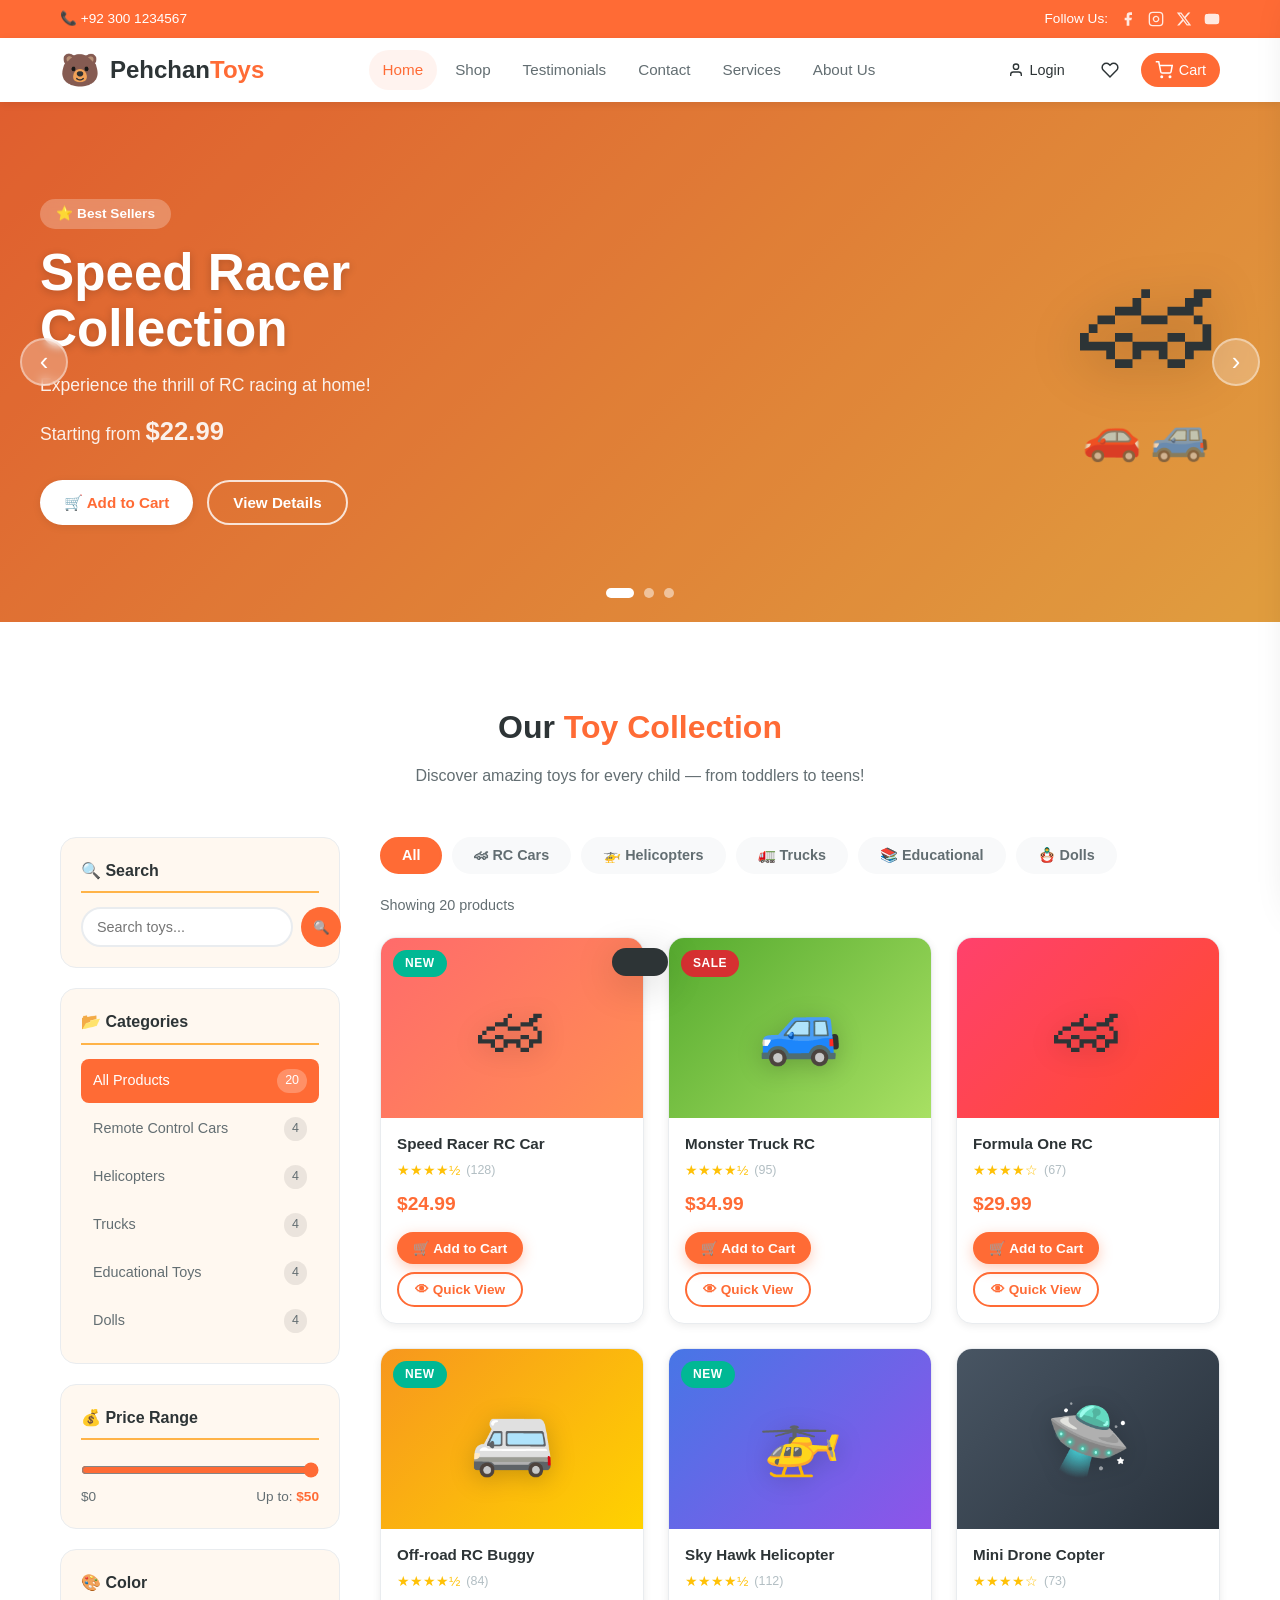
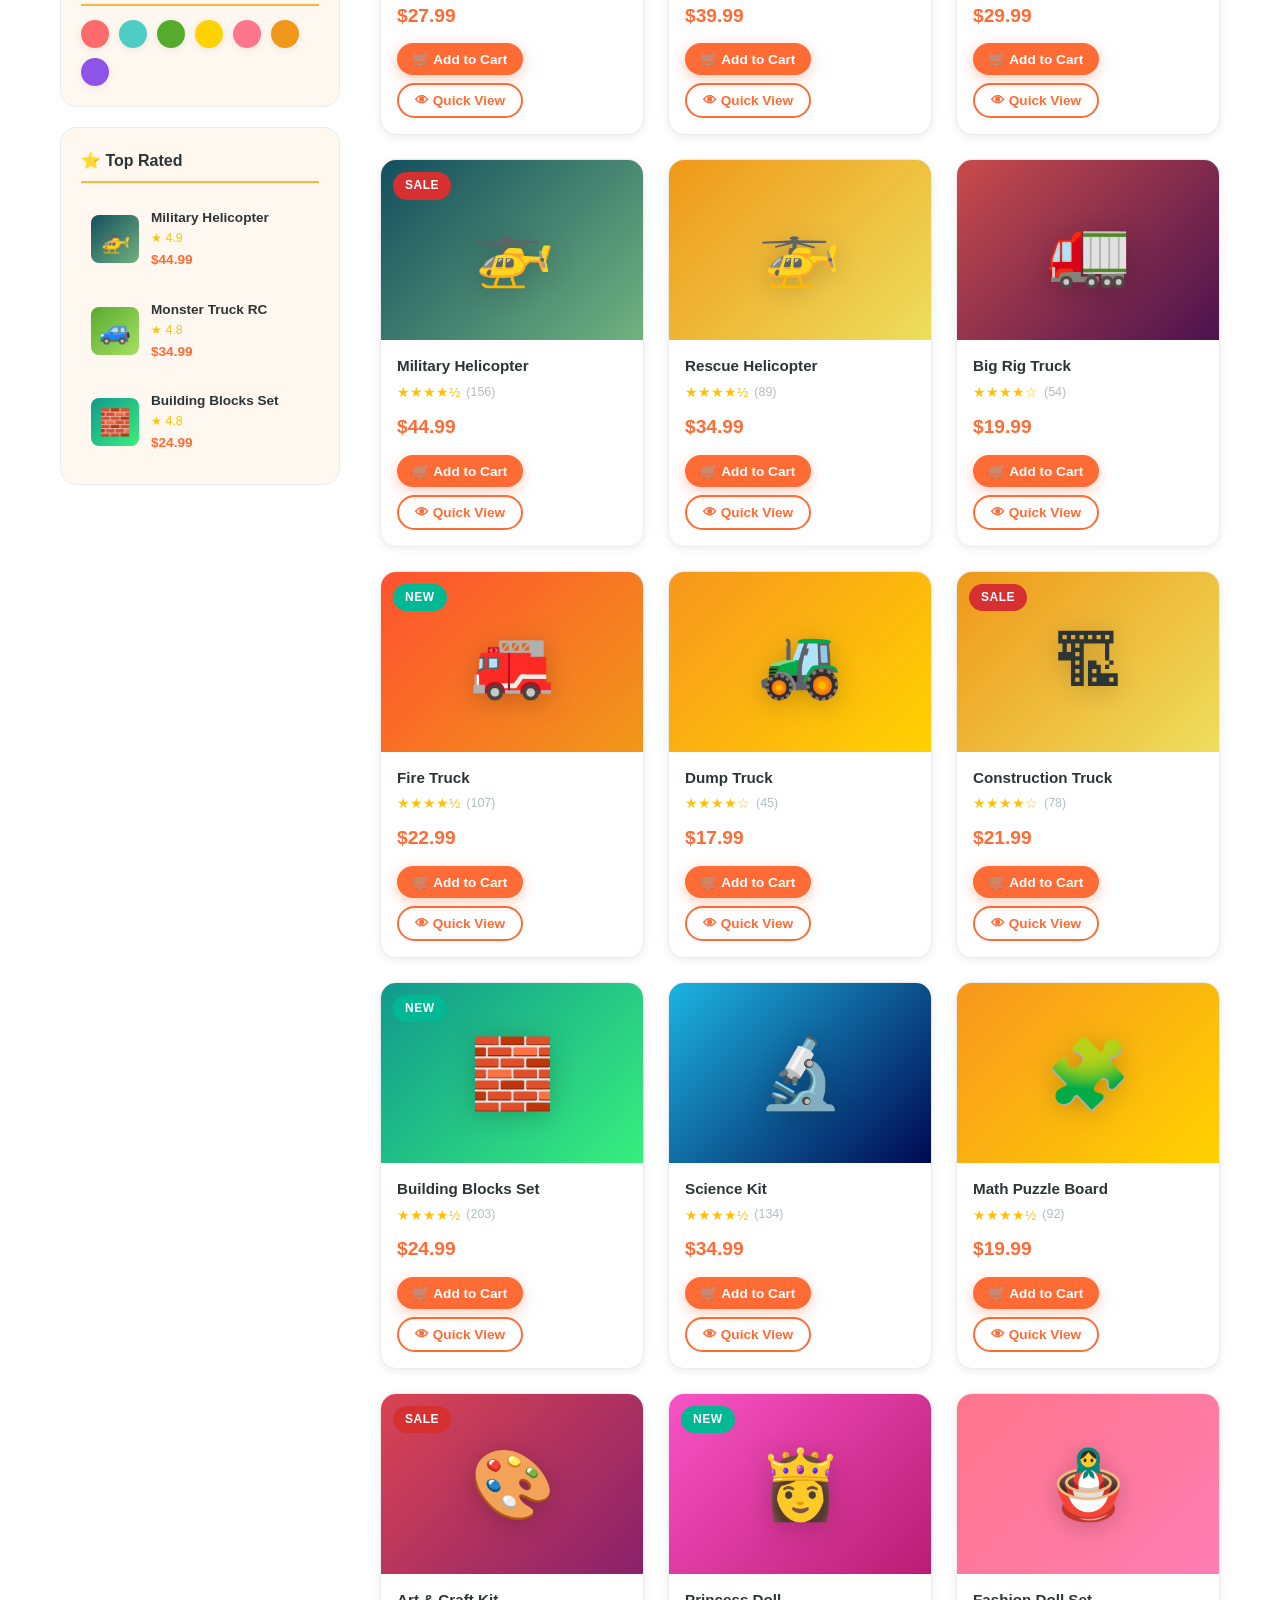
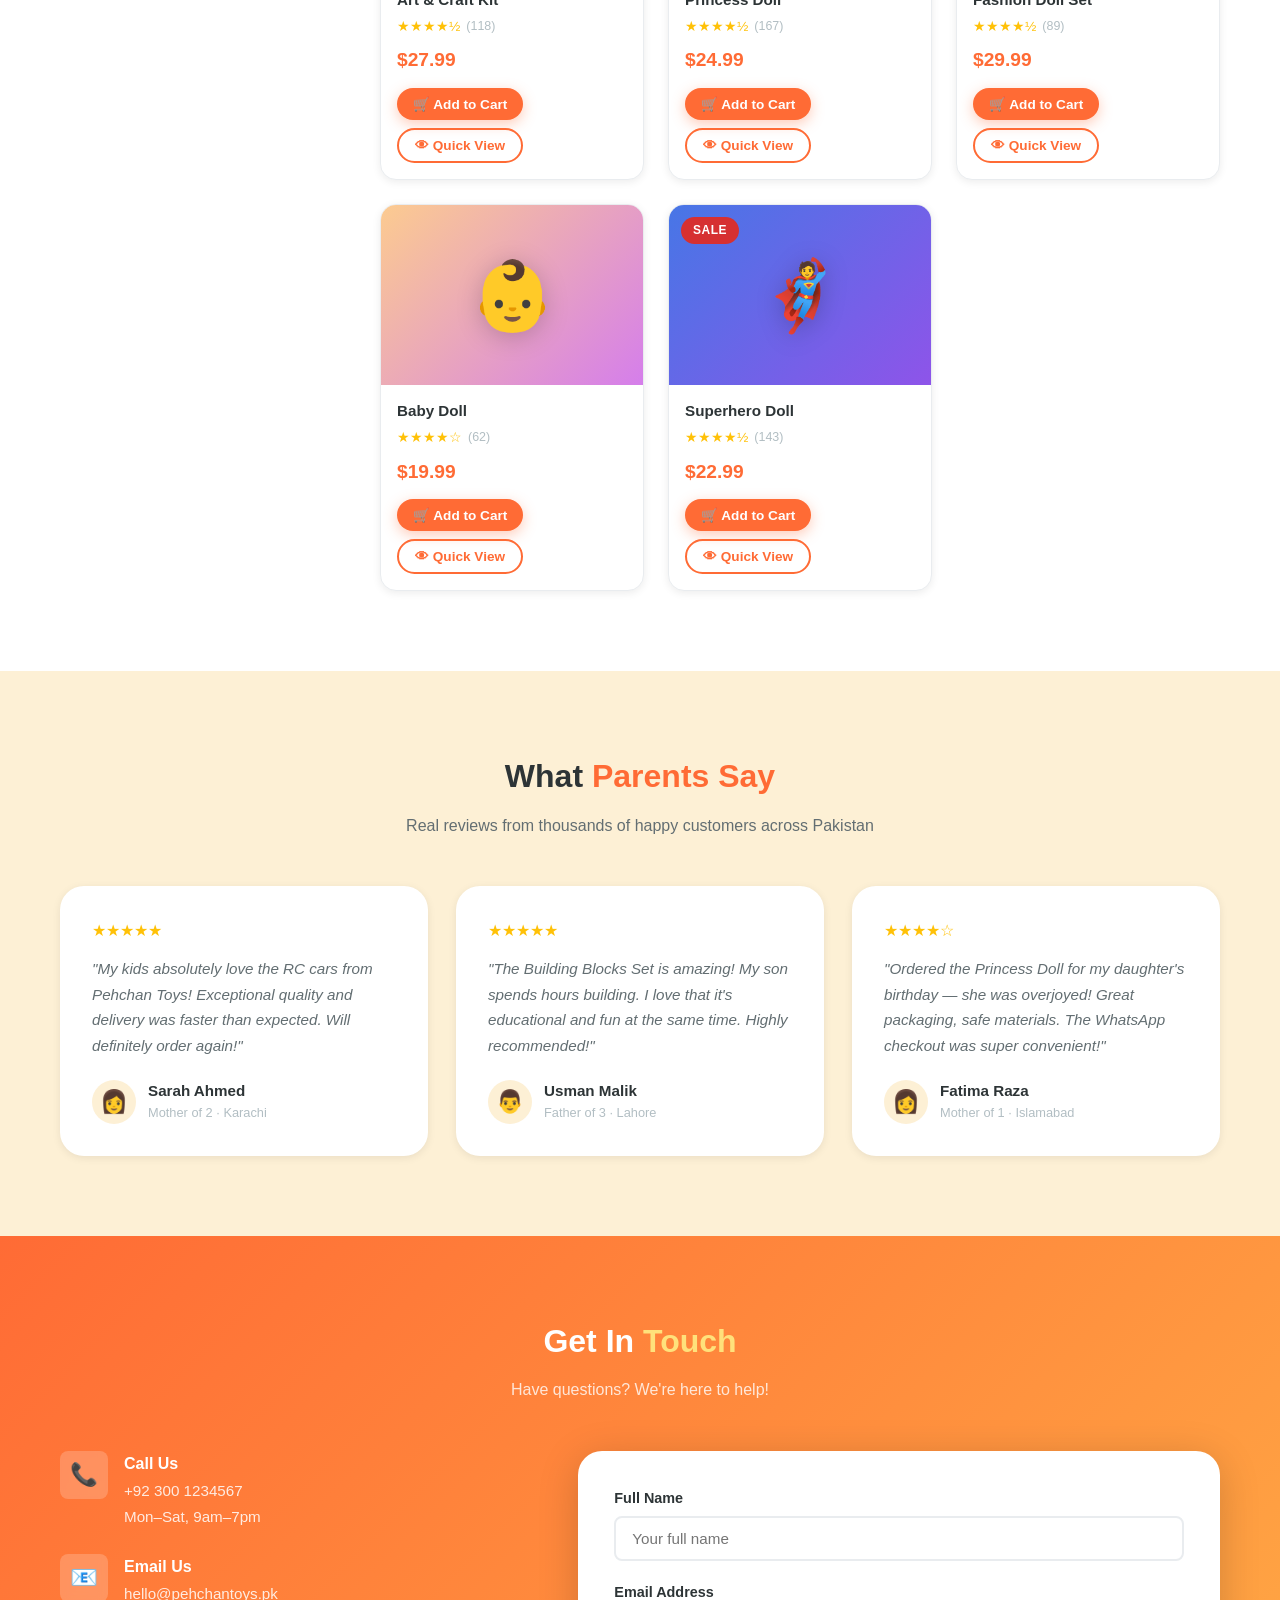
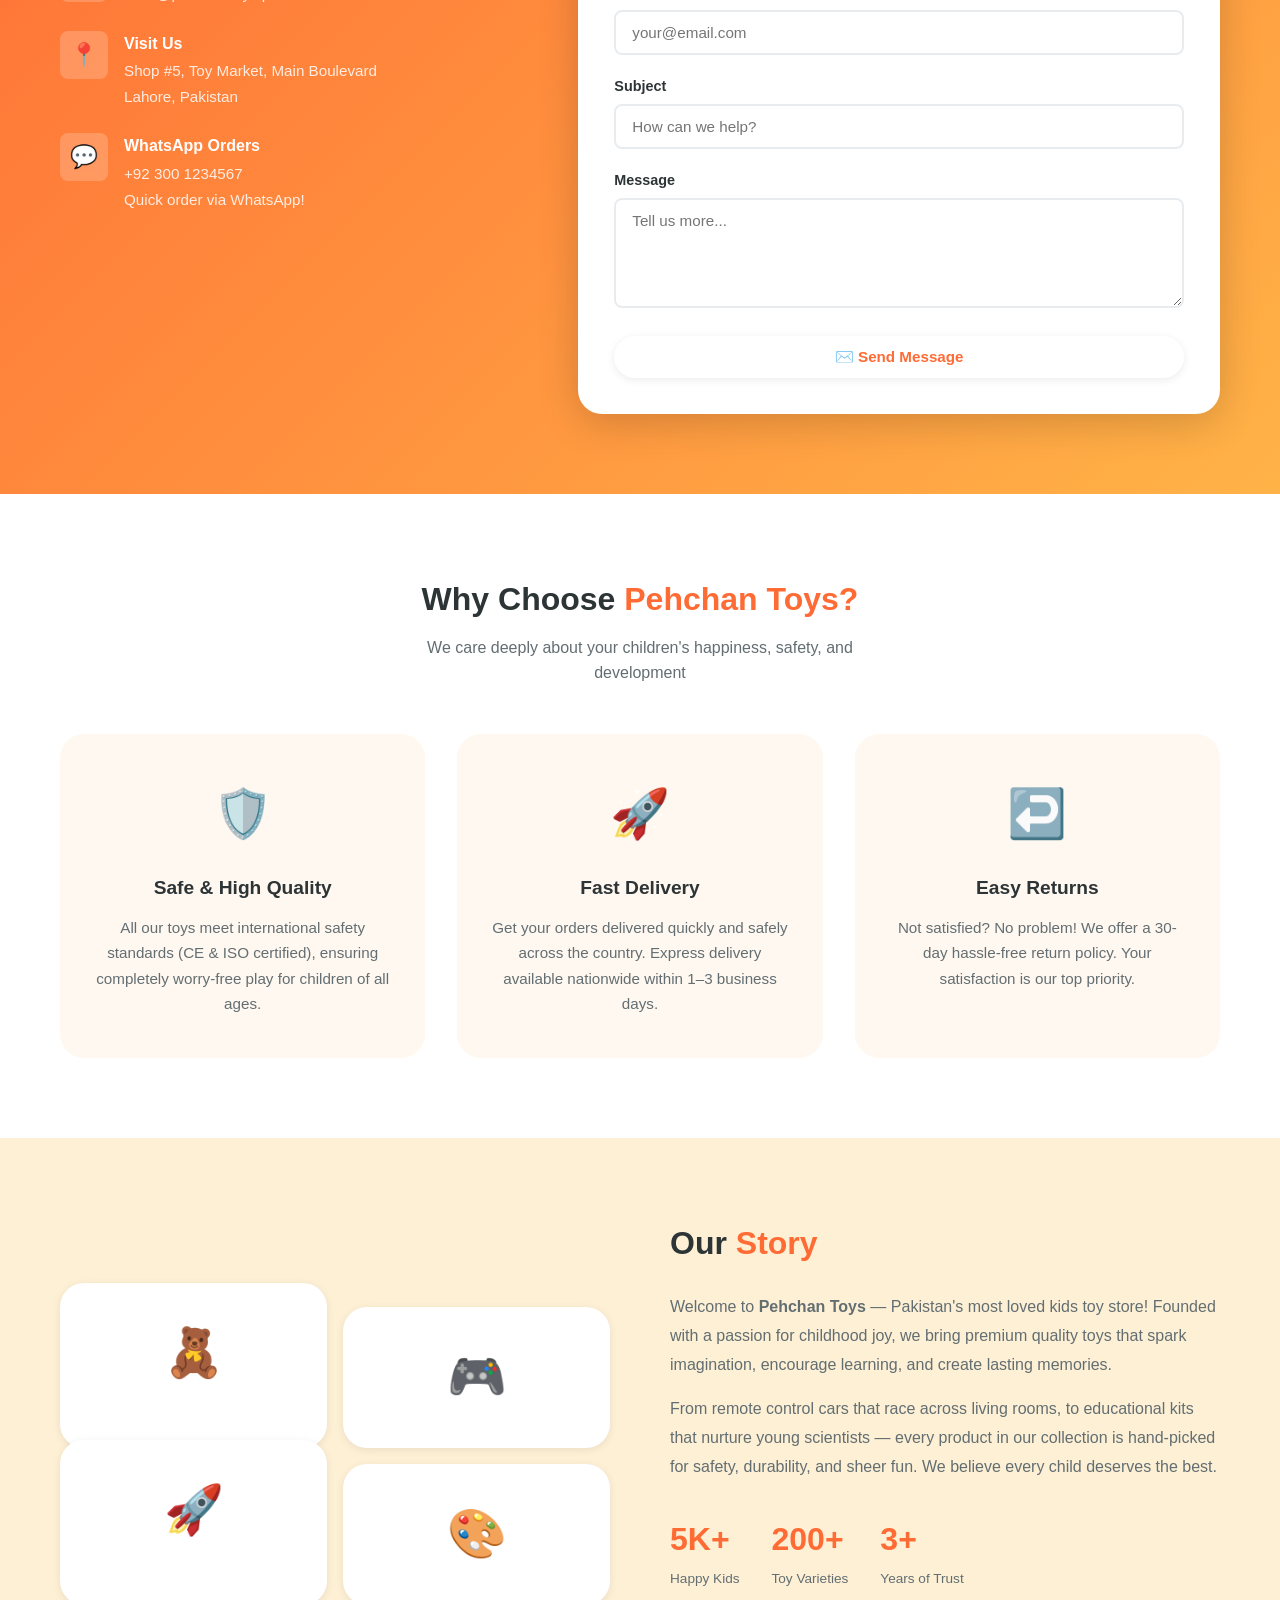
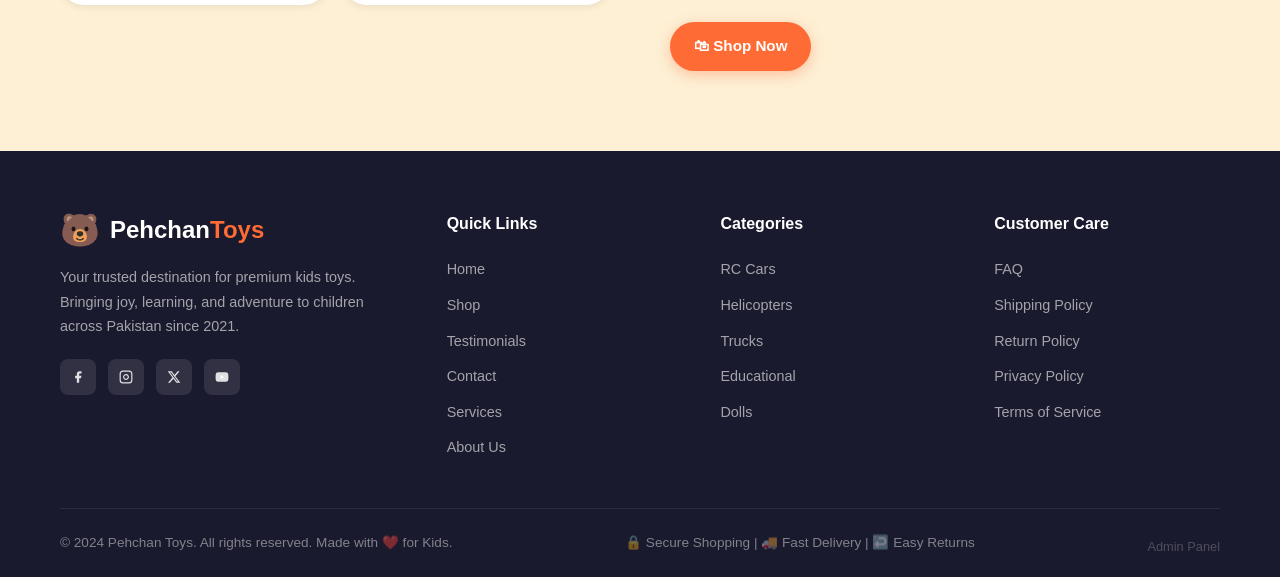
==== commit 5f9cc3b7: "Changes before error encountered Agent-Logs-Url: https://github.com/bc260208901mbi-source/first-app/" ====
--- a/pehchan-toys.html
+++ b/pehchan-toys.html
@@ -44,11 +44,11 @@
 
     <nav class="nav" id="main-nav" role="navigation" aria-label="Main navigation">
       <a href="#home"          class="nav-link active">Home</a>
+      <a href="#shop"          class="nav-link">Shop</a>
+      <a href="#testimonials"  class="nav-link">Testimonials</a>
+      <a href="#contact"       class="nav-link">Contact</a>
+      <a href="#services"      class="nav-link">Services</a>
       <a href="#about"         class="nav-link">About Us</a>
-      <a href="#services"      class="nav-link">Services</a>
-      <a href="#testimonials"  class="nav-link">Testimonials</a>
-      <a href="#shop"          class="nav-link">Shop</a>
-      <a href="#contact"       class="nav-link">Contact</a>
     </nav>
 
     <div class="header-actions">
@@ -77,11 +77,11 @@
 <!-- Mobile Navigation -->
 <nav class="mobile-menu" id="mobile-menu" aria-label="Mobile navigation">
   <a href="#home"          class="mobile-nav-link">🏠 Home</a>
+  <a href="#shop"          class="mobile-nav-link">🛒 Shop</a>
+  <a href="#testimonials"  class="mobile-nav-link">💬 Testimonials</a>
+  <a href="#contact"       class="mobile-nav-link">📞 Contact</a>
+  <a href="#services"      class="mobile-nav-link">⭐ Services</a>
   <a href="#about"         class="mobile-nav-link">ℹ️ About Us</a>
-  <a href="#services"      class="mobile-nav-link">⭐ Services</a>
-  <a href="#testimonials"  class="mobile-nav-link">💬 Testimonials</a>
-  <a href="#shop"          class="mobile-nav-link">🛒 Shop</a>
-  <a href="#contact"       class="mobile-nav-link">📞 Contact</a>
 </nav>
 
 <!-- ══════════════════════════ HERO SLIDER ════════════════════════════════ -->
@@ -152,73 +152,6 @@
       <button class="dot active" data-slide="0" role="tab" aria-label="Go to slide 1" aria-selected="true"></button>
       <button class="dot"        data-slide="1" role="tab" aria-label="Go to slide 2" aria-selected="false"></button>
       <button class="dot"        data-slide="2" role="tab" aria-label="Go to slide 3" aria-selected="false"></button>
-    </div>
-  </div>
-</section>
-
-<!-- ══════════════════════════ FEATURES / SERVICES ════════════════════════ -->
-<section id="services" class="features" aria-labelledby="services-heading">
-  <div class="container">
-    <div class="section-header">
-      <h2 class="section-title" id="services-heading">Why Choose <span>Pehchan Toys?</span></h2>
-      <p class="section-subtitle">We care deeply about your children's happiness, safety, and development</p>
-    </div>
-    <div class="features-grid">
-      <div class="feature-card">
-        <span class="feature-icon">🛡️</span>
-        <h3>Safe &amp; High Quality</h3>
-        <p>All our toys meet international safety standards (CE &amp; ISO certified), ensuring completely worry-free play for children of all ages.</p>
-      </div>
-      <div class="feature-card">
-        <span class="feature-icon">🚀</span>
-        <h3>Fast Delivery</h3>
-        <p>Get your orders delivered quickly and safely across the country. Express delivery available nationwide within 1–3 business days.</p>
-      </div>
-      <div class="feature-card">
-        <span class="feature-icon">↩️</span>
-        <h3>Easy Returns</h3>
-        <p>Not satisfied? No problem! We offer a 30-day hassle-free return policy. Your satisfaction is our top priority.</p>
-      </div>
-    </div>
-  </div>
-</section>
-
-<!-- ══════════════════════════ ABOUT SECTION ══════════════════════════════ -->
-<section id="about" class="about" aria-labelledby="about-heading">
-  <div class="container">
-    <div class="about-layout">
-      <div class="about-visual">
-        <div class="about-emoji-card">🧸</div>
-        <div class="about-emoji-card">🎮</div>
-        <div class="about-emoji-card">🚀</div>
-        <div class="about-emoji-card">🎨</div>
-      </div>
-      <div class="about-content">
-        <div class="section-header">
-          <h2 class="section-title" id="about-heading">Our <span>Story</span></h2>
-        </div>
-        <p class="about-text">
-          Welcome to <strong>Pehchan Toys</strong> — Pakistan's most loved kids toy store! Founded with a passion for childhood joy, we bring premium quality toys that spark imagination, encourage learning, and create lasting memories.
-        </p>
-        <p class="about-text">
-          From remote control cars that race across living rooms, to educational kits that nurture young scientists — every product in our collection is hand-picked for safety, durability, and sheer fun. We believe every child deserves the best.
-        </p>
-        <div class="about-stats">
-          <div class="about-stat">
-            <strong>5K+</strong>
-            <span>Happy Kids</span>
-          </div>
-          <div class="about-stat">
-            <strong>200+</strong>
-            <span>Toy Varieties</span>
-          </div>
-          <div class="about-stat">
-            <strong>3+</strong>
-            <span>Years of Trust</span>
-          </div>
-        </div>
-        <a href="#shop" class="btn btn-primary">🛍 Shop Now</a>
-      </div>
     </div>
   </div>
 </section>
@@ -429,6 +362,73 @@
         </div>
         <button type="submit" class="btn btn-white full-width">✉️ Send Message</button>
       </form>
+    </div>
+  </div>
+</section>
+
+<!-- ══════════════════════════ FEATURES / SERVICES ════════════════════════ -->
+<section id="services" class="features" aria-labelledby="services-heading">
+  <div class="container">
+    <div class="section-header">
+      <h2 class="section-title" id="services-heading">Why Choose <span>Pehchan Toys?</span></h2>
+      <p class="section-subtitle">We care deeply about your children's happiness, safety, and development</p>
+    </div>
+    <div class="features-grid">
+      <div class="feature-card">
+        <span class="feature-icon">🛡️</span>
+        <h3>Safe &amp; High Quality</h3>
+        <p>All our toys meet international safety standards (CE &amp; ISO certified), ensuring completely worry-free play for children of all ages.</p>
+      </div>
+      <div class="feature-card">
+        <span class="feature-icon">🚀</span>
+        <h3>Fast Delivery</h3>
+        <p>Get your orders delivered quickly and safely across the country. Express delivery available nationwide within 1–3 business days.</p>
+      </div>
+      <div class="feature-card">
+        <span class="feature-icon">↩️</span>
+        <h3>Easy Returns</h3>
+        <p>Not satisfied? No problem! We offer a 30-day hassle-free return policy. Your satisfaction is our top priority.</p>
+      </div>
+    </div>
+  </div>
+</section>
+
+<!-- ══════════════════════════ ABOUT SECTION ══════════════════════════════ -->
+<section id="about" class="about" aria-labelledby="about-heading">
+  <div class="container">
+    <div class="about-layout">
+      <div class="about-visual">
+        <div class="about-emoji-card">🧸</div>
+        <div class="about-emoji-card">🎮</div>
+        <div class="about-emoji-card">🚀</div>
+        <div class="about-emoji-card">🎨</div>
+      </div>
+      <div class="about-content">
+        <div class="section-header">
+          <h2 class="section-title" id="about-heading">Our <span>Story</span></h2>
+        </div>
+        <p class="about-text">
+          Welcome to <strong>Pehchan Toys</strong> — Pakistan's most loved kids toy store! Founded with a passion for childhood joy, we bring premium quality toys that spark imagination, encourage learning, and create lasting memories.
+        </p>
+        <p class="about-text">
+          From remote control cars that race across living rooms, to educational kits that nurture young scientists — every product in our collection is hand-picked for safety, durability, and sheer fun. We believe every child deserves the best.
+        </p>
+        <div class="about-stats">
+          <div class="about-stat">
+            <strong>5K+</strong>
+            <span>Happy Kids</span>
+          </div>
+          <div class="about-stat">
+            <strong>200+</strong>
+            <span>Toy Varieties</span>
+          </div>
+          <div class="about-stat">
+            <strong>3+</strong>
+            <span>Years of Trust</span>
+          </div>
+        </div>
+        <a href="#shop" class="btn btn-primary">🛍 Shop Now</a>
+      </div>
     </div>
   </div>
 </section>
@@ -463,10 +463,11 @@
         <h5>Quick Links</h5>
         <ul>
           <li><a href="#home">Home</a></li>
+          <li><a href="#shop">Shop</a></li>
+          <li><a href="#testimonials">Testimonials</a></li>
+          <li><a href="#contact">Contact</a></li>
+          <li><a href="#services">Services</a></li>
           <li><a href="#about">About Us</a></li>
-          <li><a href="#services">Services</a></li>
-          <li><a href="#shop">Shop</a></li>
-          <li><a href="#contact">Contact</a></li>
         </ul>
       </div>
 
@@ -496,6 +497,7 @@
     <div class="footer-bottom">
       <p>&copy; 2024 Pehchan Toys. All rights reserved. Made with ❤️ for Kids.</p>
       <p>🔒 Secure Shopping | 🚚 Fast Delivery | ↩️ Easy Returns</p>
+      <p style="margin-top:8px;font-size:.8rem;opacity:.5"><a href="admin/login.html" style="color:inherit">Admin Panel</a></p>
     </div>
   </div>
 </footer>
